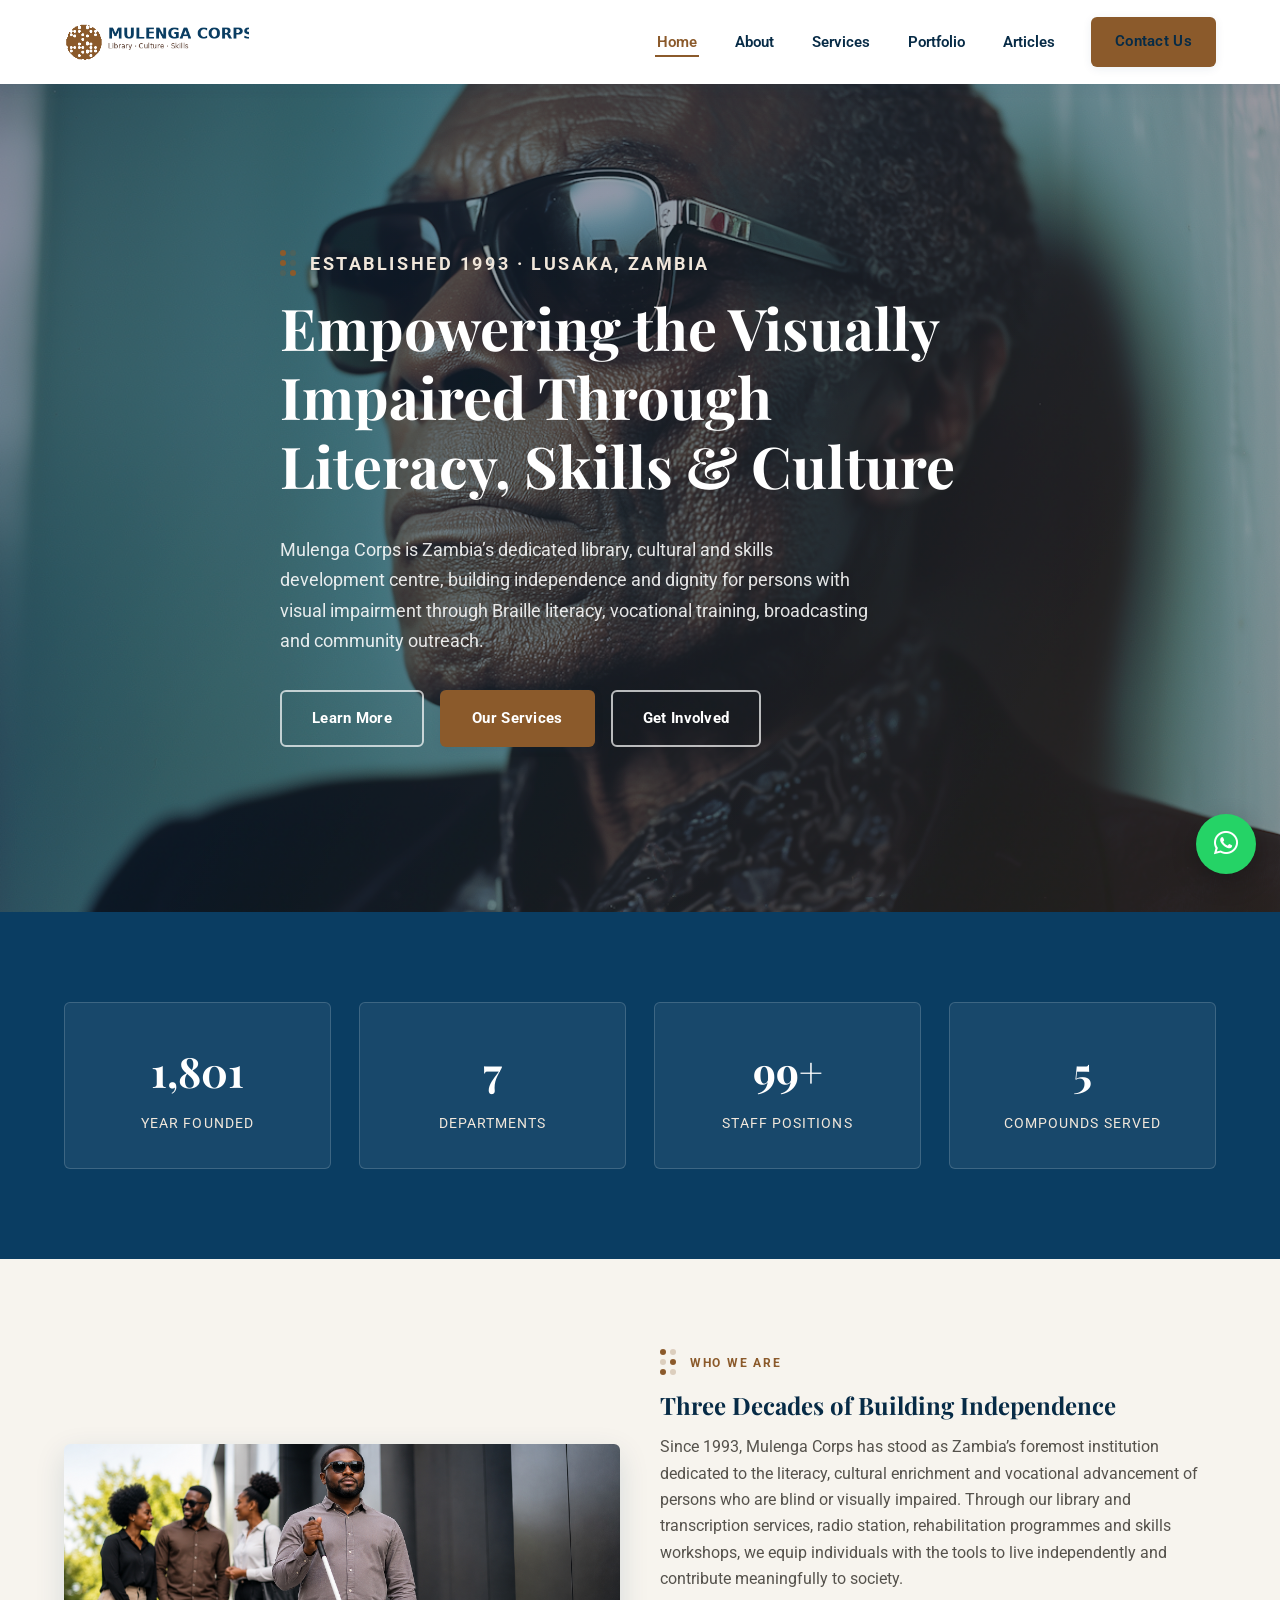
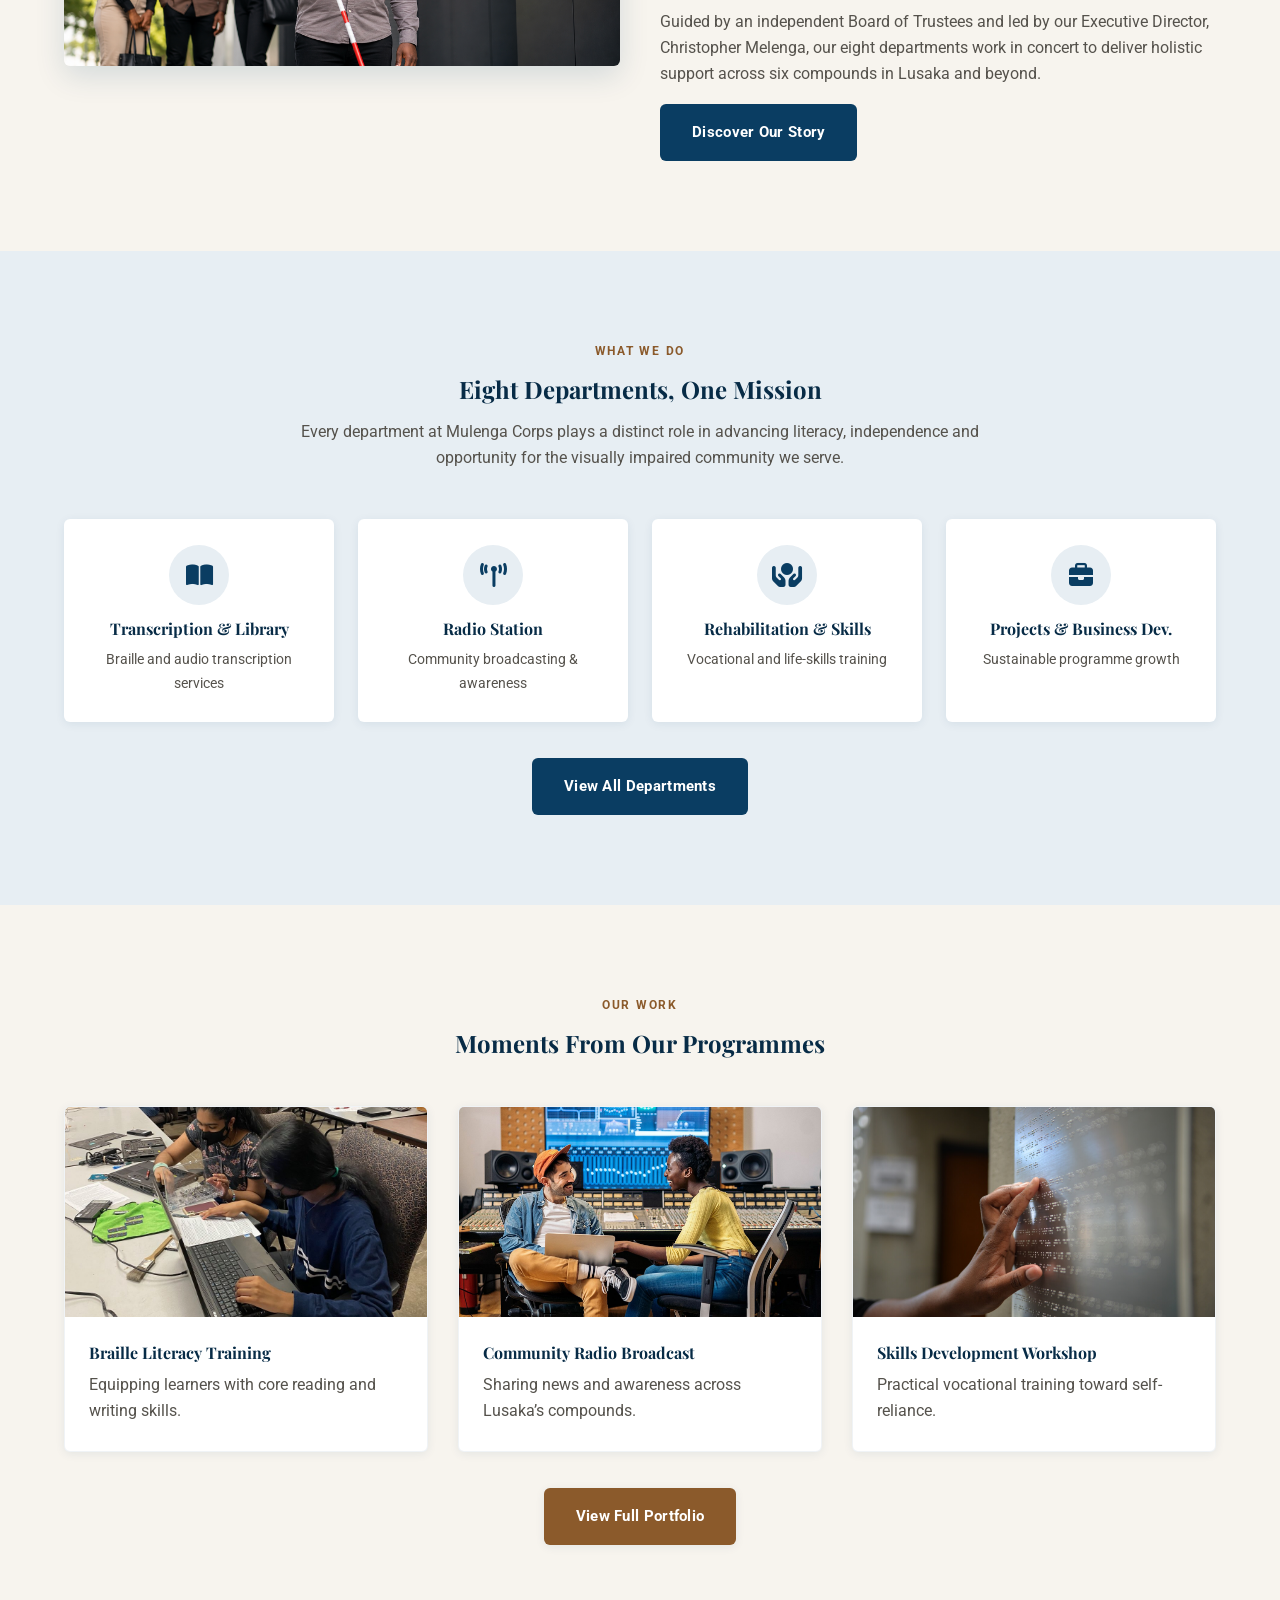
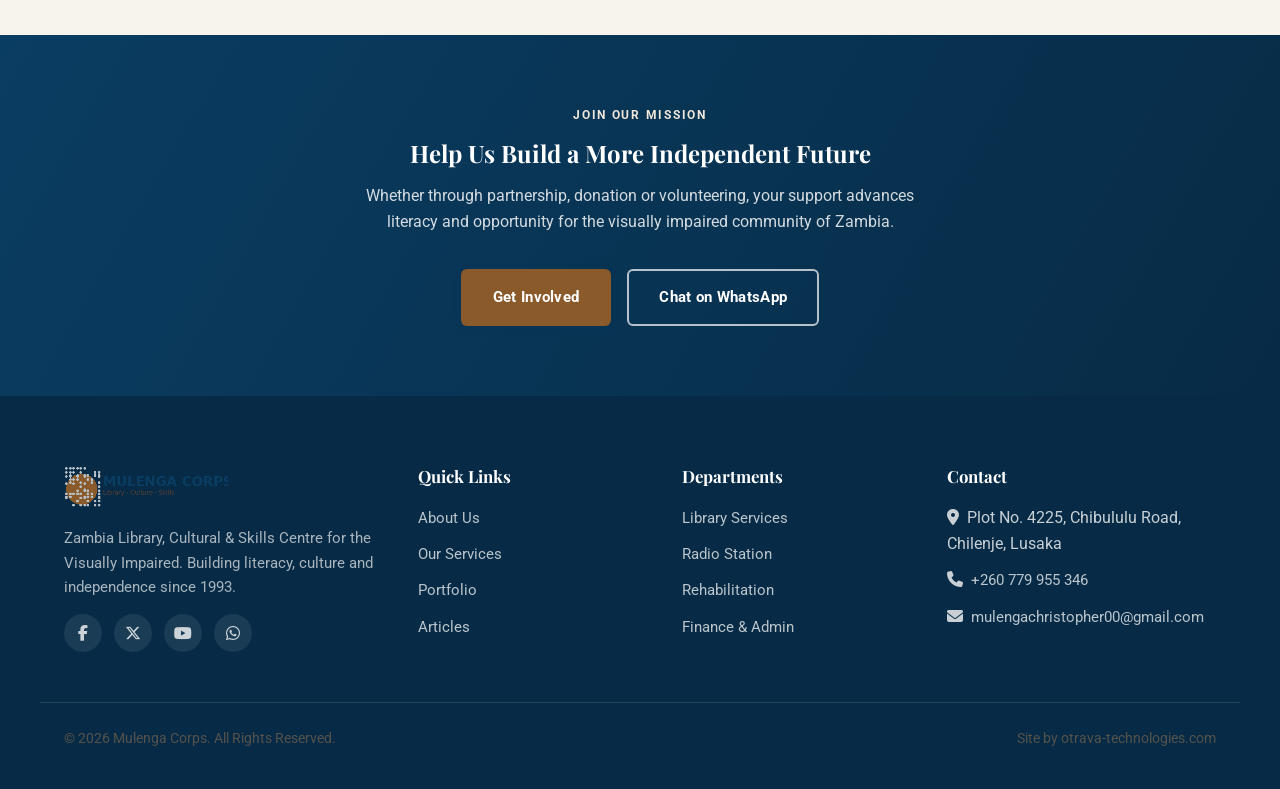
==== index.html @ 1f2bfe36 "Initial commit for new website" ====
<!DOCTYPE html>
<html lang="en">
<head>
<meta charset="UTF-8">
<meta name="viewport" content="width=device-width, initial-scale=1.0">
<title>Mulenga Corps | Zambia Library, Cultural &amp; Skills Centre for the Visually Impaired</title>
<meta name="description" content="Mulenga Corps empowers visually impaired Zambians through literacy, Braille transcription, skills training, culture and independence since 1993.">
<link rel="icon" type="image/png" href="images/favicon.png">
<link rel="preconnect" href="https://fonts.googleapis.com">
<link href="https://fonts.googleapis.com/css2?family=Playfair+Display:wght@600;700;800&family=Roboto:wght@300;400;500;700&display=swap" rel="stylesheet">
<link rel="stylesheet" href="https://cdnjs.cloudflare.com/ajax/libs/font-awesome/6.5.1/css/all.min.css" integrity="sha512-DTOQO9RWCH3ppGqcWaEA1BIZOC6xxalwEsw9c2QQeAIftl+Vegovlnee1c9QX4TctnWMn13TZye+giMm8e2LwA==" crossorigin="anonymous" referrerpolicy="no-referrer">
<link rel="stylesheet" href="assets/css/style.css">
</head>
<body>
<a class="skip-link" href="#main">Skip to main content</a>

<!-- ===== HEADER ===== -->
<header class="site-header">
  <div class="container">
    <a href="index.html" class="brand" aria-label="Mulenga Corps home">
      <img src="images/logo.png" alt="Mulenga Corps logo">
    </a>
    <nav class="main-nav" aria-label="Primary">
      <ul>
        <li><a href="index.html">Home</a></li>
        <li><a href="about.html">About</a></li>
        <li><a href="services.html">Services</a></li>
        <li><a href="portfolio.html">Portfolio</a></li>
        <li><a href="articles.html">Articles</a></li>
        <li><a href="contact.html" class="btn btn-primary" style="padding:10px 22px;">Contact Us</a></li>
      </ul>
    </nav>
    <button class="hamburger" aria-label="Toggle navigation menu" aria-expanded="false">
      <span></span><span></span><span></span>
    </button>
  </div>
</header>

<main id="main">

  <!-- ===== HERO ===== -->
  <section class="hero">
    <img src="images/a.png" alt="A staff member of Mulenga Corps assisting a visually impaired client" class="hero-bg">
    <div class="container">
      <div class="hero-content">
        <p class="section-eyebrow pl-item"><span class="braille-mark"><span class="on"></span><span></span><span class="on"></span><span></span><span></span><span class="on"></span></span> Established 1993 &middot; Lusaka, Zambia</p>
        <h1 class="pl-item">Empowering the Visually Impaired Through Literacy, Skills &amp; Culture</h1>
        <p class="pl-item">Mulenga Corps is Zambia&rsquo;s dedicated library, cultural and skills development centre, building independence and dignity for persons with visual impairment through Braille literacy, vocational training, broadcasting and community outreach.</p>
        <div class="hero-actions pl-item">
          <a href="about.html" class="btn btn-outline">Learn More</a>
          <a href="services.html" class="btn btn-primary">Our Services</a>
          <a href="contact.html#involved" class="btn btn-outline">Get Involved</a>
        </div>
      </div>
    </div>
  </section>

  <!-- ===== STATS ===== -->
  <section class="bg-blue">
    <div class="container">
      <div class="stats-grid">
        <div class="stat-card reveal reveal-1">
          <div class="stat-num"><span data-counter="1993">0</span></div>
          <div class="stat-label">Year Founded</div>
        </div>
        <div class="stat-card reveal reveal-2">
          <div class="stat-num"><span data-counter="8">0</span></div>
          <div class="stat-label">Departments</div>
        </div>
        <div class="stat-card reveal reveal-3">
          <div class="stat-num"><span data-counter="110">0</span>+</div>
          <div class="stat-label">Staff Positions</div>
        </div>
        <div class="stat-card reveal reveal-4">
          <div class="stat-num"><span data-counter="6">0</span></div>
          <div class="stat-label">Compounds Served</div>
        </div>
      </div>
    </div>
  </section>

  <!-- ===== WHO WE ARE PREVIEW ===== -->
  <section class="bg-off">
    <div class="container grid-2">
      <div class="reveal">
        <a href="about.html"><img src="images/about.png" alt="Mulenga Corps staff and clients at the centre" style="border-radius:6px; box-shadow:var(--shadow-md);" loading="lazy"></a>
      </div>
      <div class="reveal reveal-2">
        <p class="section-eyebrow"><span class="braille-mark"><span class="on"></span><span></span><span></span><span class="on"></span><span class="on"></span><span></span></span> Who We Are</p>
        <h2>Three Decades of Building Independence</h2>
        <p>Since 1993, Mulenga Corps has stood as Zambia&rsquo;s foremost institution dedicated to the literacy, cultural enrichment and vocational advancement of persons who are blind or visually impaired. Through our library and transcription services, radio station, rehabilitation programmes and skills workshops, we equip individuals with the tools to live independently and contribute meaningfully to society.</p>
        <p>Guided by an independent Board of Trustees and led by our Executive Director, Christopher Melenga, our eight departments work in concert to deliver holistic support across six compounds in Lusaka and beyond.</p>
        <a href="about.html" class="btn btn-dark">Discover Our Story</a>
      </div>
    </div>
  </section>

  <!-- ===== DEPARTMENT PREVIEW ===== -->
  <section class="bg-tint">
    <div class="container">
      <div class="section-head center reveal">
        <p class="section-eyebrow" style="justify-content:center;">What We Do</p>
        <h2>Eight Departments, One Mission</h2>
        <p>Every department at Mulenga Corps plays a distinct role in advancing literacy, independence and opportunity for the visually impaired community we serve.</p>
      </div>
      <div class="dept-preview-grid">
        <a href="services.html#library" class="dept-mini reveal reveal-1">
          <div class="dept-icon"><i class="fa-solid fa-book-open" aria-hidden="true"></i></div>
          <h4>Transcription &amp; Library</h4>
          <p style="margin:0; font-size:.9rem;">Braille and audio transcription services</p>
        </a>
        <a href="services.html#radio" class="dept-mini reveal reveal-2">
          <div class="dept-icon"><i class="fa-solid fa-tower-broadcast" aria-hidden="true"></i></div>
          <h4>Radio Station</h4>
          <p style="margin:0; font-size:.9rem;">Community broadcasting &amp; awareness</p>
        </a>
        <a href="services.html#rehabilitation" class="dept-mini reveal reveal-3">
          <div class="dept-icon"><i class="fa-solid fa-hands-holding-circle" aria-hidden="true"></i></div>
          <h4>Rehabilitation &amp; Skills</h4>
          <p style="margin:0; font-size:.9rem;">Vocational and life-skills training</p>
        </a>
        <a href="services.html#projects" class="dept-mini reveal reveal-4">
          <div class="dept-icon"><i class="fa-solid fa-briefcase" aria-hidden="true"></i></div>
          <h4>Projects &amp; Business Dev.</h4>
          <p style="margin:0; font-size:.9rem;">Sustainable programme growth</p>
        </a>
      </div>
      <div style="text-align:center; margin-top:36px;">
        <a href="services.html" class="btn btn-dark">View All Departments</a>
      </div>
    </div>
  </section>

  <!-- ===== PORTFOLIO PREVIEW ===== -->
  <section class="bg-off">
    <div class="container">
      <div class="section-head center reveal">
        <p class="section-eyebrow" style="justify-content:center;">Our Work</p>
        <h2>Moments From Our Programmes</h2>
      </div>
      <div class="grid-3">
        <a href="portfolio.html" class="card reveal reveal-1">
          <img src="images/portfolio1.jpg" alt="Braille literacy training session" loading="lazy">
          <div class="card-body"><h4>Braille Literacy Training</h4><p style="margin:0;">Equipping learners with core reading and writing skills.</p></div>
        </a>
        <a href="portfolio.html" class="card reveal reveal-2">
          <img src="images/portfolio2.jpg" alt="Community radio broadcast in progress" loading="lazy">
          <div class="card-body"><h4>Community Radio Broadcast</h4><p style="margin:0;">Sharing news and awareness across Lusaka&rsquo;s compounds.</p></div>
        </a>
        <a href="portfolio.html" class="card reveal reveal-3">
          <img src="images/portfolio3.jpg" alt="Skills development workshop" loading="lazy">
          <div class="card-body"><h4>Skills Development Workshop</h4><p style="margin:0;">Practical vocational training toward self-reliance.</p></div>
        </a>
      </div>
      <div style="text-align:center; margin-top:36px;">
        <a href="portfolio.html" class="btn btn-primary">View Full Portfolio</a>
      </div>
    </div>
  </section>

  <!-- ===== CTA BAND ===== -->
  <section class="cta-band">
    <div class="container reveal">
      <p class="section-eyebrow" style="justify-content:center; color:var(--brown-tint);">Join Our Mission</p>
      <h2>Help Us Build a More Independent Future</h2>
      <p>Whether through partnership, donation or volunteering, your support advances literacy and opportunity for the visually impaired community of Zambia.</p>
      <div class="hero-actions" style="justify-content:center;">
        <a href="contact.html" class="btn btn-primary">Get Involved</a>
        <a href="https://wa.me/260779955346" class="btn btn-outline" target="_blank" rel="noopener">Chat on WhatsApp</a>
      </div>
    </div>
  </section>

</main>

<!-- ===== FOOTER ===== -->
<footer class="site-footer">
  <div class="container footer-grid">
    <div>
      <img src="images/logo.png" alt="Mulenga Corps logo">
      <p>Zambia Library, Cultural &amp; Skills Centre for the Visually Impaired. Building literacy, culture and independence since 1993.</p>
      <div class="social-row">
        <a href="#" aria-label="Facebook"><i class="fa-brands fa-facebook-f"></i></a>
        <a href="#" aria-label="Twitter / X"><i class="fa-brands fa-x-twitter"></i></a>
        <a href="#" aria-label="YouTube"><i class="fa-brands fa-youtube"></i></a>
        <a href="https://wa.me/260779955346" aria-label="WhatsApp" target="_blank" rel="noopener"><i class="fa-brands fa-whatsapp"></i></a>
      </div>
    </div>
    <div>
      <h4>Quick Links</h4>
      <ul class="footer-links">
        <li><a href="about.html">About Us</a></li>
        <li><a href="services.html">Our Services</a></li>
        <li><a href="portfolio.html">Portfolio</a></li>
        <li><a href="articles.html">Articles</a></li>
      </ul>
    </div>
    <div>
      <h4>Departments</h4>
      <ul class="footer-links">
        <li><a href="services.html#library">Library Services</a></li>
        <li><a href="services.html#radio">Radio Station</a></li>
        <li><a href="services.html#rehabilitation">Rehabilitation</a></li>
        <li><a href="services.html#finance">Finance &amp; Admin</a></li>
      </ul>
    </div>
    <div>
      <h4>Contact</h4>
      <ul class="footer-links">
        <li><i class="fa-solid fa-location-dot" aria-hidden="true"></i>&nbsp; Plot No. 4225, Chibululu Road, Chilenje, Lusaka</li>
        <li><i class="fa-solid fa-phone" aria-hidden="true"></i>&nbsp; <a href="tel:+260779955346">+260 779 955 346</a></li>
        <li><i class="fa-solid fa-envelope" aria-hidden="true"></i>&nbsp; <a href="mailto:mulengachristopher00@gmail.com">mulengachristopher00@gmail.com</a></li>
      </ul>
    </div>
  </div>
  <div class="container footer-bottom">
    <p>&copy; 2026 Mulenga Corps. All Rights Reserved.</p>
    <p>Site by otrava-technologies.com</p>
  </div>
</footer>

<a href="https://wa.me/260779955346" class="whatsapp-float" target="_blank" rel="noopener" aria-label="Chat with us on WhatsApp">
  <i class="fa-brands fa-whatsapp" aria-hidden="true"></i>
</a>
<button id="back-to-top" class="back-to-top" aria-label="Back to top"><i class="fa-solid fa-arrow-up" aria-hidden="true"></i></button>

<script src="assets/js/main.js"></script>
</body>
</html>
---- assets/css/style.css ----
/* ==========================================================================
   Mulenga Corps — Stylesheet
   Design tokens: deep blue + warm brown, Playfair Display + Roboto
   Signature motif: the braille cell — used as dividers, bullets, hovers
   ========================================================================== */

:root{
  --blue:        #0A3D62;
  --blue-dark:   #072B46;
  --blue-tint:   #E7EEF3;
  --brown:       #8B5A2B;
  --brown-dark:  #5C4033;
  --brown-tint:  #F1E7DB;
  --white:       #FFFFFF;
  --off-white:   #F7F4EE;
  --grey:        #DDD7CC;
  --text:        #211C17;
  --text-soft:   #55524C;

  --font-display: 'Playfair Display', Georgia, serif;
  --font-body: 'Roboto', -apple-system, Segoe UI, sans-serif;

  --radius: 6px;
  --shadow-sm: 0 2px 10px rgba(10,61,98,0.08);
  --shadow-md: 0 10px 30px rgba(10,61,98,0.14);
  --shadow-lg: 0 20px 50px rgba(10,61,98,0.20);

  --container: 1200px;
  --header-h: 84px;
}

*, *::before, *::after{ box-sizing: border-box; }
html{ scroll-behavior: smooth; }

@media (prefers-reduced-motion: reduce){
  html{ scroll-behavior: auto; }
  *, *::before, *::after{ animation-duration: 0.001ms !important; animation-iteration-count: 1 !important; transition-duration: 0.001ms !important; }
}

body{
  margin:0;
  font-family: var(--font-body);
  color: var(--text);
  background: var(--off-white);
  line-height: 1.65;
  -webkit-font-smoothing: antialiased;
}

img{ max-width:100%; display:block; }
a{ color: inherit; text-decoration: none; }
ul{ list-style:none; margin:0; padding:0; }
h1,h2,h3,h4{ font-family: var(--font-display); font-weight:700; color: var(--blue-dark); line-height:1.2; margin: 0 0 .6em; }
p{ margin: 0 0 1em; color: var(--text-soft); }

.container{ max-width: var(--container); margin: 0 auto; padding: 0 24px; }

:focus-visible{
  outline: 3px solid var(--brown);
  outline-offset: 3px;
}

.skip-link{
  position:absolute; left:-999px; top:auto;
  background:var(--blue); color:#fff; padding: 12px 20px; z-index:2000; border-radius:0 0 6px 0;
}
.skip-link:focus{ left:0; top:0; }

/* ---------- Braille motif ---------- */
.braille-dot{ display:inline-block; width:6px; height:6px; border-radius:50%; }
.braille-mark{
  display:inline-grid;
  grid-template-columns: repeat(2, 8px);
  grid-template-rows: repeat(3, 8px);
  gap:2px;
  vertical-align:middle;
}
.braille-mark span{ width:6px; height:6px; border-radius:50%; background: var(--brown); opacity:.25; }
.braille-mark span.on{ opacity:1; }

.section-eyebrow{
  display:flex; align-items:center; gap:12px;
  text-transform:uppercase; letter-spacing:.14em; font-size:.78rem;
  color: var(--brown); font-weight:700; margin-bottom:14px;
}
.divider-braille{
  display:flex; gap:6px; margin: 22px 0;
}
.divider-braille span{
  width:7px; height:7px; border-radius:50%; background: var(--brown);
}
.divider-braille span:nth-child(3n){ background: var(--blue); }
.divider-braille span:nth-child(4n){ opacity:.35; }

/* ---------- Buttons ---------- */
.btn{
  display:inline-flex; align-items:center; justify-content:center; gap:8px;
  padding: 14px 30px;
  border-radius: var(--radius);
  font-weight:700; font-size:.95rem; letter-spacing:.02em;
  border: 2px solid transparent;
  cursor:pointer; transition: transform .25s ease, box-shadow .25s ease, background .25s ease, color .25s ease;
  font-family: var(--font-body);
}
.btn-primary{ background: var(--brown); color:#fff; box-shadow: var(--shadow-sm); }
.btn-primary:hover{ background: var(--brown-dark); transform: translateY(-3px); box-shadow: var(--shadow-md); }
.btn-outline{ background:transparent; border-color: rgba(255,255,255,.7); color:#fff; }
.btn-outline:hover{ background:#fff; color: var(--blue-dark); transform: translateY(-3px); }
.btn-dark{ background: var(--blue); color:#fff; }
.btn-dark:hover{ background: var(--blue-dark); transform: translateY(-3px); box-shadow: var(--shadow-md); }

/* ---------- Header ---------- */
.site-header{
  position: fixed; top:0; left:0; right:0; z-index:1000;
  height: var(--header-h);
  background: rgba(255,255,255,.96);
  backdrop-filter: blur(6px);
  box-shadow: 0 2px 14px rgba(10,61,98,.08);
  transition: box-shadow .3s ease;
}
.site-header .container{
  height:100%; display:flex; align-items:center; justify-content:space-between;
}
.brand{ display:flex; align-items:center; gap:10px; }
.brand img{ height:52px; width:auto; }

.main-nav ul{ display:flex; gap:34px; align-items:center; }
.main-nav a{
  font-weight:600; font-size:.95rem; color: var(--blue-dark);
  position:relative; padding: 6px 2px;
}
.main-nav a::after{
  content:""; position:absolute; left:0; bottom:0; height:2px; width:0;
  background: var(--brown); transition: width .3s ease;
}
.main-nav a:hover::after, .main-nav a.active::after{ width:100%; }
.main-nav a.active{ color: var(--brown); }

.hamburger{
  display:none; flex-direction:column; gap:5px; width:30px; height:24px; background:none; border:none; cursor:pointer; padding:0;
}
.hamburger span{ height:3px; width:100%; background: var(--blue); border-radius:2px; transition: transform .3s ease, opacity .3s ease; }
.hamburger.open span:nth-child(1){ transform: translateY(8px) rotate(45deg); }
.hamburger.open span:nth-child(2){ opacity:0; }
.hamburger.open span:nth-child(3){ transform: translateY(-8px) rotate(-45deg); }

/* ---------- Hero ---------- */
.hero{
  position:relative;
  min-height: 92vh;
  display:flex; align-items:center;
  margin-top: var(--header-h);
  overflow:hidden;
  background: var(--blue-dark);
}
.hero-bg{
  position:absolute; inset:0; width:100%; height:100%; object-fit:cover; opacity:.55;
}
.hero::before{
  content:""; position:absolute; inset:0;
  background: linear-gradient(120deg, rgba(7,43,70,.92) 20%, rgba(139,90,43,.55) 100%);
}
.hero-content{ position:relative; z-index:2; color:#fff; max-width:720px; }
.hero-content .section-eyebrow{ color: var(--brown-tint); }
.hero-content h1{ color:#fff; font-size: clamp(2.3rem, 5vw, 3.6rem); }
.hero-content p{ color: rgba(255,255,255,.88); font-size:1.15rem; max-width:600px; }
.hero-actions{ display:flex; gap:16px; margin-top:34px; flex-wrap:wrap; }

.page-hero{
  min-height: 46vh; display:flex; align-items:center; margin-top: var(--header-h);
  position:relative; background: var(--blue-dark); color:#fff; overflow:hidden;
}
.page-hero::before{
  content:""; position:absolute; inset:0;
  background: radial-gradient(circle at 15% 20%, rgba(139,90,43,.4), transparent 55%), var(--blue-dark);
}
.page-hero .container{ position:relative; z-index:2; }
.page-hero h1{ color:#fff; font-size: clamp(2rem, 4.5vw, 3rem); }
.page-hero p{ color: rgba(255,255,255,.85); max-width:600px; }
.breadcrumb{ font-size:.85rem; color: var(--brown-tint); letter-spacing:.06em; text-transform:uppercase; margin-bottom:14px; }
.breadcrumb a{ color: var(--brown-tint); border-bottom:1px solid rgba(255,255,255,.3); }

/* ---------- Reveal animation ---------- */
.reveal{ opacity:0; transform: translateY(28px); transition: opacity .8s ease, transform .8s ease; }
.reveal.in{ opacity:1; transform: translateY(0); }
.reveal-1{ transition-delay:.1s; }
.reveal-2{ transition-delay:.22s; }
.reveal-3{ transition-delay:.34s; }
.reveal-4{ transition-delay:.46s; }

/* page load fade */
body.page-loading{ opacity:0; }
body.page-loaded{
  opacity:1; transition: opacity .5s ease;
}
.pl-item{ opacity:0; transform: translateY(16px); animation: pageLoad .7s ease forwards; }
@keyframes pageLoad{ to{ opacity:1; transform:translateY(0);} }

/* ---------- Sections ---------- */
section{ padding: 90px 0; }
.section-tight{ padding: 60px 0; }
.bg-off{ background: var(--off-white); }
.bg-blue{ background: var(--blue); color:#fff; }
.bg-blue h2, .bg-blue h3{ color:#fff; }
.bg-blue p{ color: rgba(255,255,255,.82); }
.bg-tint{ background: var(--blue-tint); }
.bg-brown-tint{ background: var(--brown-tint); }

.section-head{ max-width:680px; margin-bottom:48px; }
.section-head.center{ margin-left:auto; margin-right:auto; text-align:center; }

/* ---------- Stats ---------- */
.stats-grid{
  display:grid; grid-template-columns: repeat(4,1fr); gap:28px;
}
.stat-card{
  text-align:center; padding:34px 18px; background: rgba(255,255,255,.06);
  border: 1px solid rgba(255,255,255,.16); border-radius: var(--radius);
}
.stat-num{ font-family: var(--font-display); font-size:2.6rem; font-weight:700; color:#fff; }
.stat-label{ font-size:.85rem; text-transform:uppercase; letter-spacing:.08em; color: var(--brown-tint); margin-top:6px; }

/* ---------- Cards / grids ---------- */
.grid-3{ display:grid; grid-template-columns: repeat(3,1fr); gap:30px; }
.grid-2{ display:grid; grid-template-columns: repeat(2,1fr); gap:40px; align-items:center; }
.grid-4{ display:grid; grid-template-columns: repeat(4,1fr); gap:26px; }

.card{
  background:#fff; border-radius: var(--radius); box-shadow: var(--shadow-sm);
  overflow:hidden; transition: transform .35s ease, box-shadow .35s ease;
  border: 1px solid rgba(10,61,98,.06);
}
.card:hover{ transform: translateY(-8px); box-shadow: var(--shadow-md); }
.card-body{ padding: 26px 24px; }
.card img{ width:100%; height:210px; object-fit:cover; }

.dept-card{
  background:#fff; border-radius: var(--radius); padding: 32px 26px;
  box-shadow: var(--shadow-sm); border-top: 4px solid var(--brown);
  transition: transform .3s ease, box-shadow .3s ease;
}
.dept-card:hover{ transform: translateY(-6px); box-shadow: var(--shadow-md); }
.dept-icon{
  width:60px; height:60px; border-radius:50%; display:flex; align-items:center; justify-content:center;
  background: var(--blue-tint); color: var(--blue); font-size:1.5rem; margin-bottom:18px;
}
.dept-card:nth-child(2n) .dept-icon{ background: var(--brown-tint); color: var(--brown); }

/* ---------- Home preview links ---------- */
.dept-preview-grid{ display:grid; grid-template-columns: repeat(4,1fr); gap:24px; }
.dept-mini{
  display:block; background:#fff; border-radius:var(--radius); padding:26px 20px; text-align:center;
  box-shadow: var(--shadow-sm); transition: transform .3s ease, box-shadow .3s ease, background .3s ease;
}
.dept-mini:hover{ transform: translateY(-6px); box-shadow: var(--shadow-md); background: var(--blue); }
.dept-mini:hover .dept-icon{ background: rgba(255,255,255,.15); color:#fff; }
.dept-mini:hover h4, .dept-mini:hover p{ color:#fff; }
.dept-mini .dept-icon{ margin: 0 auto 14px; }

/* ---------- Portfolio ---------- */
.portfolio-grid{ display:grid; grid-template-columns: repeat(3,1fr); gap:26px; }
.portfolio-item{
  position:relative; border-radius: var(--radius); overflow:hidden; cursor:pointer;
  box-shadow: var(--shadow-sm);
}
.portfolio-item img{ width:100%; height:280px; object-fit:cover; transition: transform .5s ease; }
.portfolio-item:hover img{ transform: scale(1.08); }
.portfolio-overlay{
  position:absolute; inset:0; background: linear-gradient(0deg, rgba(7,43,70,.92), transparent 60%);
  display:flex; flex-direction:column; justify-content:flex-end; padding:22px;
  opacity:0; transition: opacity .35s ease;
}
.portfolio-item:hover .portfolio-overlay{ opacity:1; }
.portfolio-overlay h4{ color:#fff; margin-bottom:4px; }
.portfolio-overlay span{ color: var(--brown-tint); font-size:.85rem; }

/* Lightbox */
.lightbox{
  position:fixed; inset:0; background:rgba(7,10,15,.92); z-index:3000;
  display:flex; align-items:center; justify-content:center; opacity:0; visibility:hidden;
  transition: opacity .35s ease; padding: 30px;
}
.lightbox.open{ opacity:1; visibility:visible; }
.lightbox img{ max-width:88vw; max-height:80vh; border-radius:6px; box-shadow: 0 20px 60px rgba(0,0,0,.5); }
.lightbox-caption{ color:#fff; text-align:center; margin-top:16px; font-family: var(--font-display); }
.lightbox-close{
  position:absolute; top:26px; right:34px; background:none; border:none; color:#fff; font-size:2rem; cursor:pointer;
}
.lightbox-nav{
  position:absolute; top:50%; transform:translateY(-50%); background: rgba(255,255,255,.12); border:none; color:#fff;
  width:52px; height:52px; border-radius:50%; font-size:1.6rem; cursor:pointer; transition: background .25s ease;
}
.lightbox-nav:hover{ background: var(--brown); }
.lightbox-prev{ left:26px; } .lightbox-next{ right:26px; }

/* ---------- Articles ---------- */
.article-card .card-body span.date{
  font-size:.78rem; text-transform:uppercase; letter-spacing:.08em; color: var(--brown); font-weight:700;
}
.read-more{ display:inline-flex; align-items:center; gap:6px; color: var(--blue); font-weight:700; margin-top:10px; }
.read-more:hover{ color: var(--brown); }

/* ---------- Contact ---------- */
.contact-grid{ display:grid; grid-template-columns: 1.1fr 1fr; gap:50px; align-items:start; }
.info-item{ display:flex; gap:16px; margin-bottom:26px; }
.info-icon{
  width:46px; height:46px; border-radius:50%; background: var(--blue-tint); color: var(--blue);
  display:flex; align-items:center; justify-content:center; flex-shrink:0;
}
.form-group{ margin-bottom:20px; }
.form-group label{ display:block; font-weight:700; margin-bottom:8px; font-size:.9rem; color: var(--blue-dark); }
.form-group input, .form-group textarea{
  width:100%; padding:14px 16px; border:1px solid var(--grey); border-radius: var(--radius);
  font-family: var(--font-body); font-size:1rem; background:#fff; transition: border-color .25s ease, box-shadow .25s ease;
}
.form-group input:focus, .form-group textarea:focus{
  outline:none; border-color: var(--brown); box-shadow: 0 0 0 4px rgba(139,90,43,.15);
}
.form-group.error input, .form-group.error textarea{ border-color:#b3261e; }
.field-error{ color:#b3261e; font-size:.82rem; margin-top:6px; display:none; }
.form-group.error .field-error{ display:block; }
.form-msg{
  padding:16px 18px; border-radius: var(--radius); margin-top:18px; display:none; font-weight:600;
}
.form-msg.show{ display:block; }
.form-msg.success{ background:#e6f4ea; color:#1e7a34; border:1px solid #b7e3c3; }
.form-msg.error{ background:#fbe9e7; color:#b3261e; border:1px solid #f3c2bd; }
.map-wrap{ margin-top:26px; border-radius: var(--radius); overflow:hidden; box-shadow: var(--shadow-sm); }
.map-placeholder{
  height:280px; background: var(--blue-tint) url('data:image/svg+xml;utf8,<svg xmlns="http://www.w3.org/2000/svg" width="100" height="100"><circle cx="50" cy="50" r="2" fill="%230A3D62" opacity="0.15"/></svg>');
  display:flex; align-items:center; justify-content:center; flex-direction:column; gap:8px; color: var(--blue-dark); text-align:center; padding:20px;
}

/* ---------- Footer ---------- */
.site-footer{ background: var(--blue-dark); color: rgba(255,255,255,.78); padding: 70px 0 26px; }
.footer-grid{ display:grid; grid-template-columns: 1.4fr 1fr 1fr 1.2fr; gap:40px; }
.footer-grid h4{ color:#fff; font-size:1.05rem; margin-bottom:18px; }
.footer-grid img{ height:46px; margin-bottom:14px; }
.footer-grid p{ color: rgba(255,255,255,.65); font-size:.92rem; }
.footer-links li{ margin-bottom:10px; }
.footer-links a{ color: rgba(255,255,255,.72); transition: color .25s ease, padding-left .25s ease; font-size:.94rem; }
.footer-links a:hover{ color: var(--brown-tint); padding-left:4px; }
.footer-bottom{
  border-top:1px solid rgba(255,255,255,.12); margin-top:50px; padding-top:24px;
  display:flex; justify-content:space-between; align-items:center; flex-wrap:wrap; gap:12px;
  font-size:.85rem; color: rgba(255,255,255,.55);
}
.social-row{ display:flex; gap:12px; }
.social-row a{
  width:38px; height:38px; border-radius:50%; background: rgba(255,255,255,.08); display:flex; align-items:center;
  justify-content:center; transition: background .25s ease, transform .25s ease;
}
.social-row a:hover{ background: var(--brown); transform: translateY(-3px); }

/* ---------- Floating buttons ---------- */
.whatsapp-float{
  position:fixed; right:24px; bottom:26px; z-index:1500;
  width:60px; height:60px; border-radius:50%; background:#25D366; color:#fff;
  display:flex; align-items:center; justify-content:center; box-shadow: 0 8px 24px rgba(0,0,0,.25);
  font-size:1.7rem; transition: transform .3s ease, box-shadow .3s ease;
  animation: floatPulse 2.6s ease-in-out infinite;
}
.whatsapp-float:hover{ transform: scale(1.1); box-shadow: 0 12px 30px rgba(0,0,0,.32); }
@keyframes floatPulse{ 0%,100%{ box-shadow:0 8px 24px rgba(37,211,102,.35);} 50%{ box-shadow:0 8px 30px rgba(37,211,102,.6);} }

.back-to-top{
  position:fixed; right:24px; bottom:96px; z-index:1400;
  width:46px; height:46px; border-radius:50%; background: var(--blue); color:#fff; border:none;
  display:flex; align-items:center; justify-content:center; cursor:pointer; font-size:1.1rem;
  opacity:0; visibility:hidden; transform: translateY(10px);
  transition: opacity .3s ease, transform .3s ease, visibility .3s ease, background .3s ease;
  box-shadow: var(--shadow-sm);
}
.back-to-top.show{ opacity:1; visibility:visible; transform: translateY(0); }
.back-to-top:hover{ background: var(--brown); }

/* ---------- Misc components ---------- */
.leader-card{ display:flex; gap:26px; align-items:center; background:#fff; padding:28px; border-radius:var(--radius); box-shadow: var(--shadow-sm); }
.leader-card img{ width:110px; height:110px; border-radius:50%; object-fit:cover; }
.milestones{ display:grid; grid-template-columns: repeat(4,1fr); gap:22px; margin-top:20px; }
.milestone{ text-align:center; padding:24px; border:1px dashed var(--grey); border-radius: var(--radius); }
.milestone strong{ display:block; font-family: var(--font-display); font-size:1.8rem; color: var(--blue); }

.cta-band{
  background: linear-gradient(120deg, var(--blue), var(--blue-dark)); color:#fff; text-align:center; padding: 70px 0;
  position:relative; overflow:hidden;
}
.cta-band h2{ color:#fff; }
.cta-band p{ color: rgba(255,255,255,.82); max-width:560px; margin-left:auto; margin-right:auto; }

.involve-card{ background:#fff; border-radius:var(--radius); overflow:hidden; box-shadow: var(--shadow-sm); }
.involve-card img{ height:220px; object-fit:cover; }

/* lazy fade-in for images */
img[loading="lazy"]{ opacity:0; transition: opacity .6s ease; }
img.loaded{ opacity:1; }

/* ---------- Responsive ---------- */
@media (max-width: 1024px){
  .grid-4{ grid-template-columns: repeat(2,1fr); }
  .dept-preview-grid{ grid-template-columns: repeat(2,1fr); }
  .stats-grid{ grid-template-columns: repeat(2,1fr); }
  .footer-grid{ grid-template-columns: 1fr 1fr; }
}
@media (max-width: 900px){
  .grid-3{ grid-template-columns: 1fr 1fr; }
  .portfolio-grid{ grid-template-columns: 1fr 1fr; }
  .grid-2{ grid-template-columns:1fr; }
  .contact-grid{ grid-template-columns:1fr; }
  .milestones{ grid-template-columns: repeat(2,1fr); }
}
@media (max-width: 760px){
  .main-nav{
    position:fixed; top: var(--header-h); left:0; right:0; bottom:0;
    background:#fff; transform: translateX(100%); transition: transform .35s ease;
    padding: 30px 24px; overflow-y:auto;
  }
  .main-nav.open{ transform: translateX(0); }
  .main-nav ul{ flex-direction:column; gap:0; }
  .main-nav li{ border-bottom:1px solid var(--grey); }
  .main-nav a{ display:block; padding:16px 4px; }
  .hamburger{ display:flex; }
  .grid-3, .grid-4, .dept-preview-grid, .portfolio-grid{ grid-template-columns: 1fr; }
  .stats-grid{ grid-template-columns: 1fr 1fr; }
  .milestones{ grid-template-columns: 1fr 1fr; }
  .footer-grid{ grid-template-columns: 1fr; }
  .leader-card{ flex-direction:column; text-align:center; }
  section{ padding:64px 0; }
  .whatsapp-float{ width:54px; height:54px; right:16px; bottom:18px; font-size:1.5rem; }
  .back-to-top{ right:16px; bottom:82px; }
}
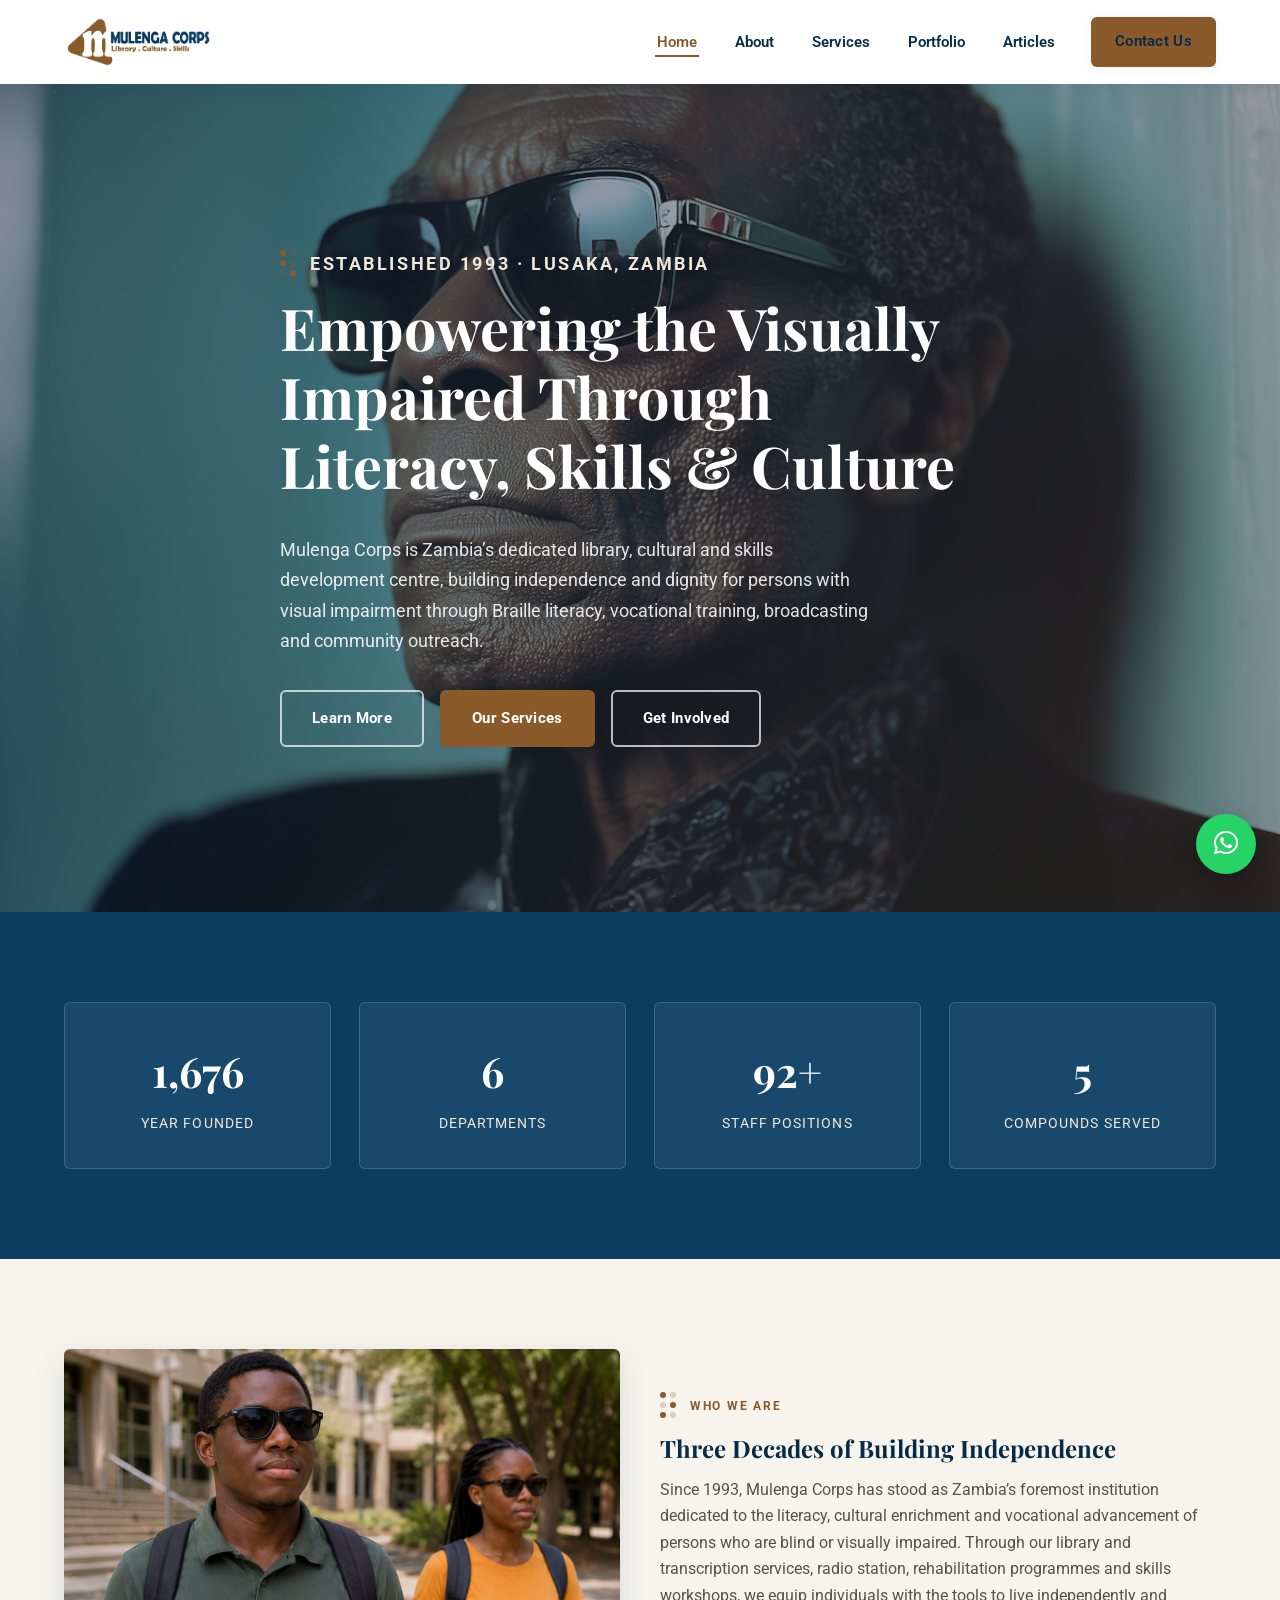
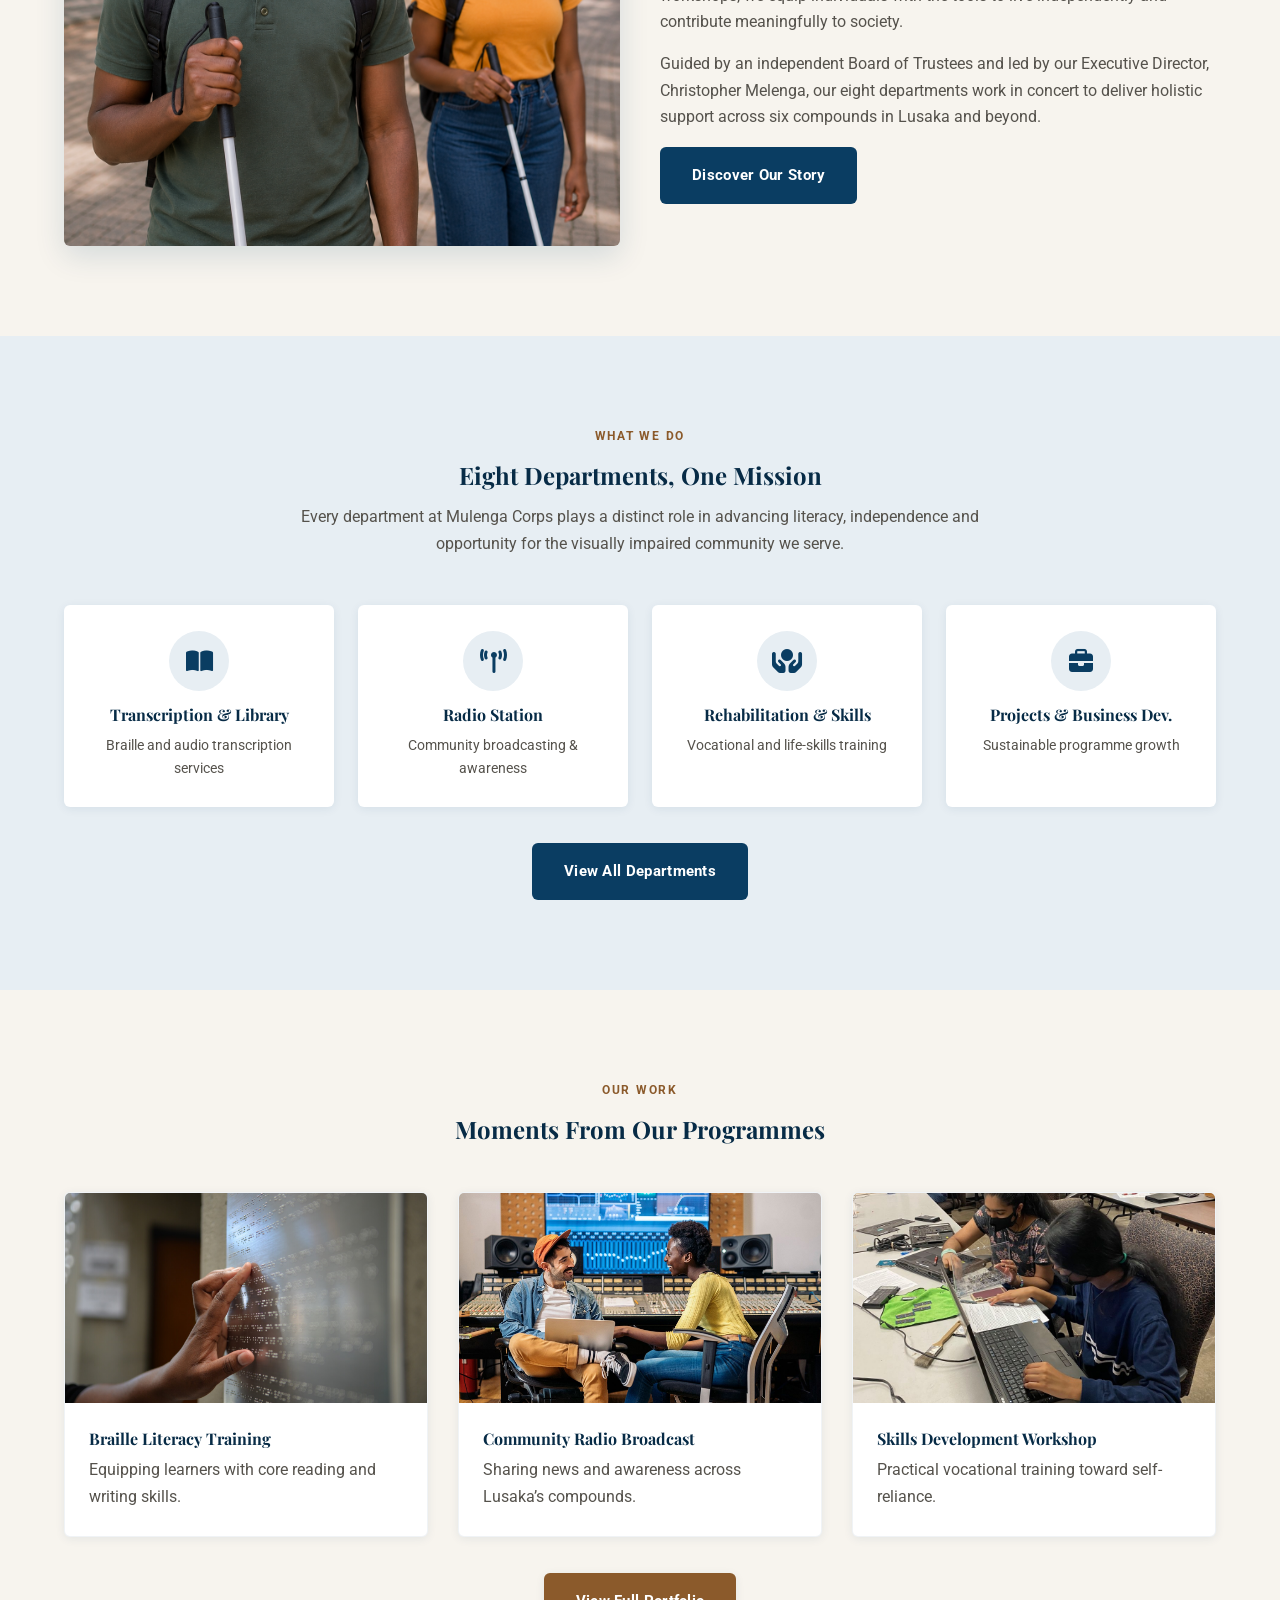
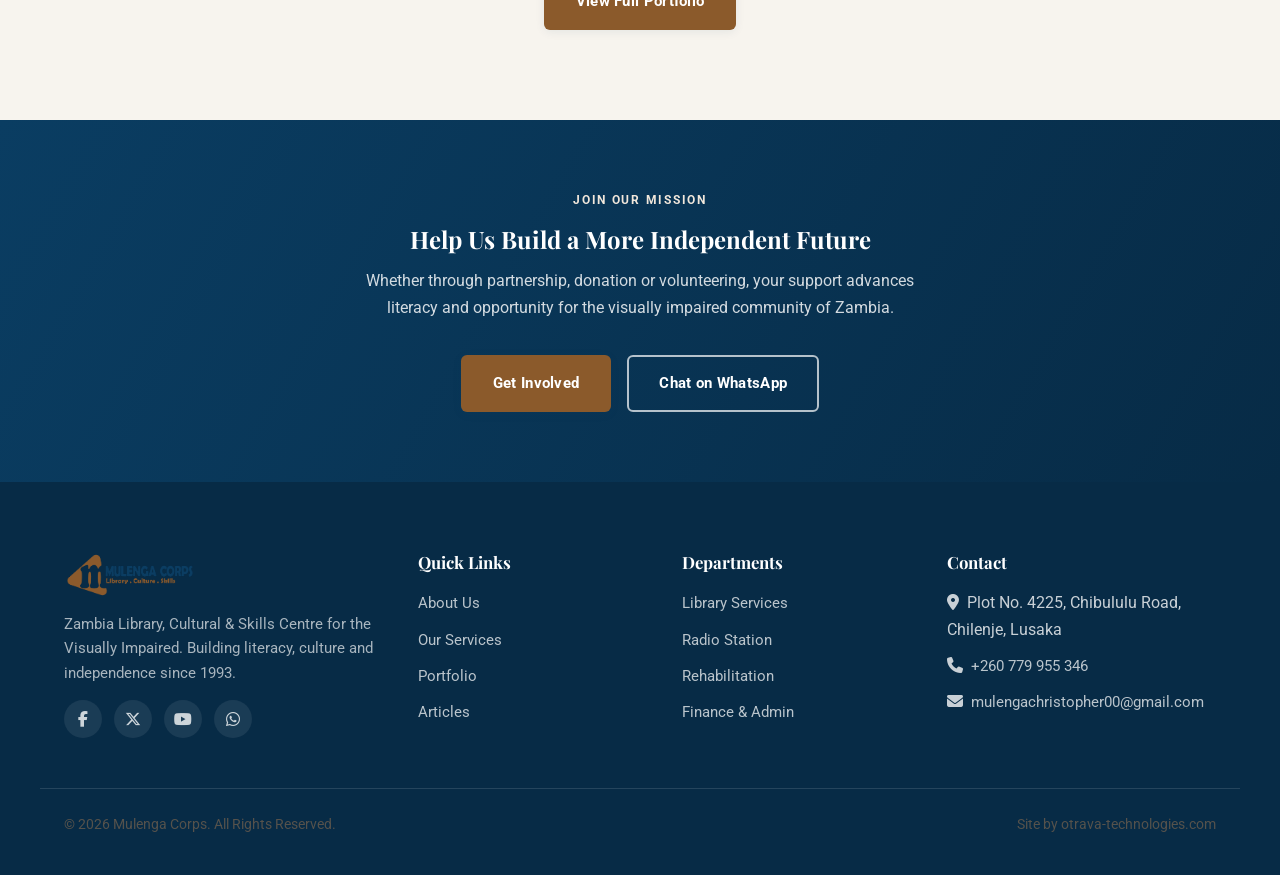
==== commit a6ee6341: "Update website" ====
--- a/index.html
+++ b/index.html
@@ -5,7 +5,7 @@
 <meta name="viewport" content="width=device-width, initial-scale=1.0">
 <title>Mulenga Corps | Zambia Library, Cultural &amp; Skills Centre for the Visually Impaired</title>
 <meta name="description" content="Mulenga Corps empowers visually impaired Zambians through literacy, Braille transcription, skills training, culture and independence since 1993.">
-<link rel="icon" type="image/png" href="images/favicon.png">
+<link rel="icon" type="image/png" href="images/icon.png">
 <link rel="preconnect" href="https://fonts.googleapis.com">
 <link href="https://fonts.googleapis.com/css2?family=Playfair+Display:wght@600;700;800&family=Roboto:wght@300;400;500;700&display=swap" rel="stylesheet">
 <link rel="stylesheet" href="https://cdnjs.cloudflare.com/ajax/libs/font-awesome/6.5.1/css/all.min.css" integrity="sha512-DTOQO9RWCH3ppGqcWaEA1BIZOC6xxalwEsw9c2QQeAIftl+Vegovlnee1c9QX4TctnWMn13TZye+giMm8e2LwA==" crossorigin="anonymous" referrerpolicy="no-referrer">
@@ -40,7 +40,7 @@
 
   <!-- ===== HERO ===== -->
   <section class="hero">
-    <img src="images/a.png" alt="A staff member of Mulenga Corps assisting a visually impaired client" class="hero-bg">
+    <img src="images/hero.png" alt="A staff member of Mulenga Corps assisting a visually impaired client" class="hero-bg">
     <div class="container">
       <div class="hero-content">
         <p class="section-eyebrow pl-item"><span class="braille-mark"><span class="on"></span><span></span><span class="on"></span><span></span><span></span><span class="on"></span></span> Established 1993 &middot; Lusaka, Zambia</p>
--- a/assets/css/style.css
+++ b/assets/css/style.css
@@ -119,6 +119,7 @@
 }
 .site-header .container{
   height:100%; display:flex; align-items:center; justify-content:space-between;
+  position:relative;
 }
 .brand{ display:flex; align-items:center; gap:10px; }
 .brand img{ height:52px; width:auto; }
@@ -410,15 +411,22 @@
 }
 @media (max-width: 760px){
   .main-nav{
-    position:fixed; top: var(--header-h); left:0; right:0; bottom:0;
-    background:#fff; transform: translateX(100%); transition: transform .35s ease;
-    padding: 30px 24px; overflow-y:auto;
+    position:fixed; top: var(--header-h); left:0; right:0; z-index:999;
+    background:rgba(255,255,255,.82); backdrop-filter: blur(8px); -webkit-backdrop-filter: blur(8px); max-height:0; overflow:hidden;
+    transition: max-height .35s ease, box-shadow .35s ease;
+    box-shadow: none; border-top:2px solid var(--grey);
   }
-  .main-nav.open{ transform: translateX(0); }
-  .main-nav ul{ flex-direction:column; gap:0; }
+  .main-nav.open{ max-height:520px; box-shadow: 0 8px 20px rgba(10,61,98,.14); }
+  .main-nav ul{ flex-direction:column; gap:0; padding:8px 0 16px; }
   .main-nav li{ border-bottom:1px solid var(--grey); }
-  .main-nav a{ display:block; padding:16px 4px; }
-  .hamburger{ display:flex; }
+  .main-nav li:last-child{ border-bottom:none; }
+  .main-nav a{ display:flex; align-items:center; padding:15px 24px; font-size:1rem; transition: background .2s ease, color .2s ease; }
+  .main-nav a::after{ display:none; }
+  .main-nav a:hover{ background: rgba(231,238,243,.7); color: var(--brown); }
+  .main-nav a.active{ background: rgba(241,231,219,.7); color: var(--brown); border-left:4px solid var(--brown); padding-left:20px; }
+  .main-nav .btn-primary{ margin:12px 24px 6px; display:block; width:calc(100% - 48px); padding:14px 30px; text-align:center; border-radius: var(--radius); }
+  .main-nav .btn-primary:hover{ background: var(--brown-dark); }
+  .hamburger{ display:flex; z-index:1001; }
   .grid-3, .grid-4, .dept-preview-grid, .portfolio-grid{ grid-template-columns: 1fr; }
   .stats-grid{ grid-template-columns: 1fr 1fr; }
   .milestones{ grid-template-columns: 1fr 1fr; }
@@ -427,4 +435,4 @@
   section{ padding:64px 0; }
   .whatsapp-float{ width:54px; height:54px; right:16px; bottom:18px; font-size:1.5rem; }
   .back-to-top{ right:16px; bottom:82px; }
-}
+}
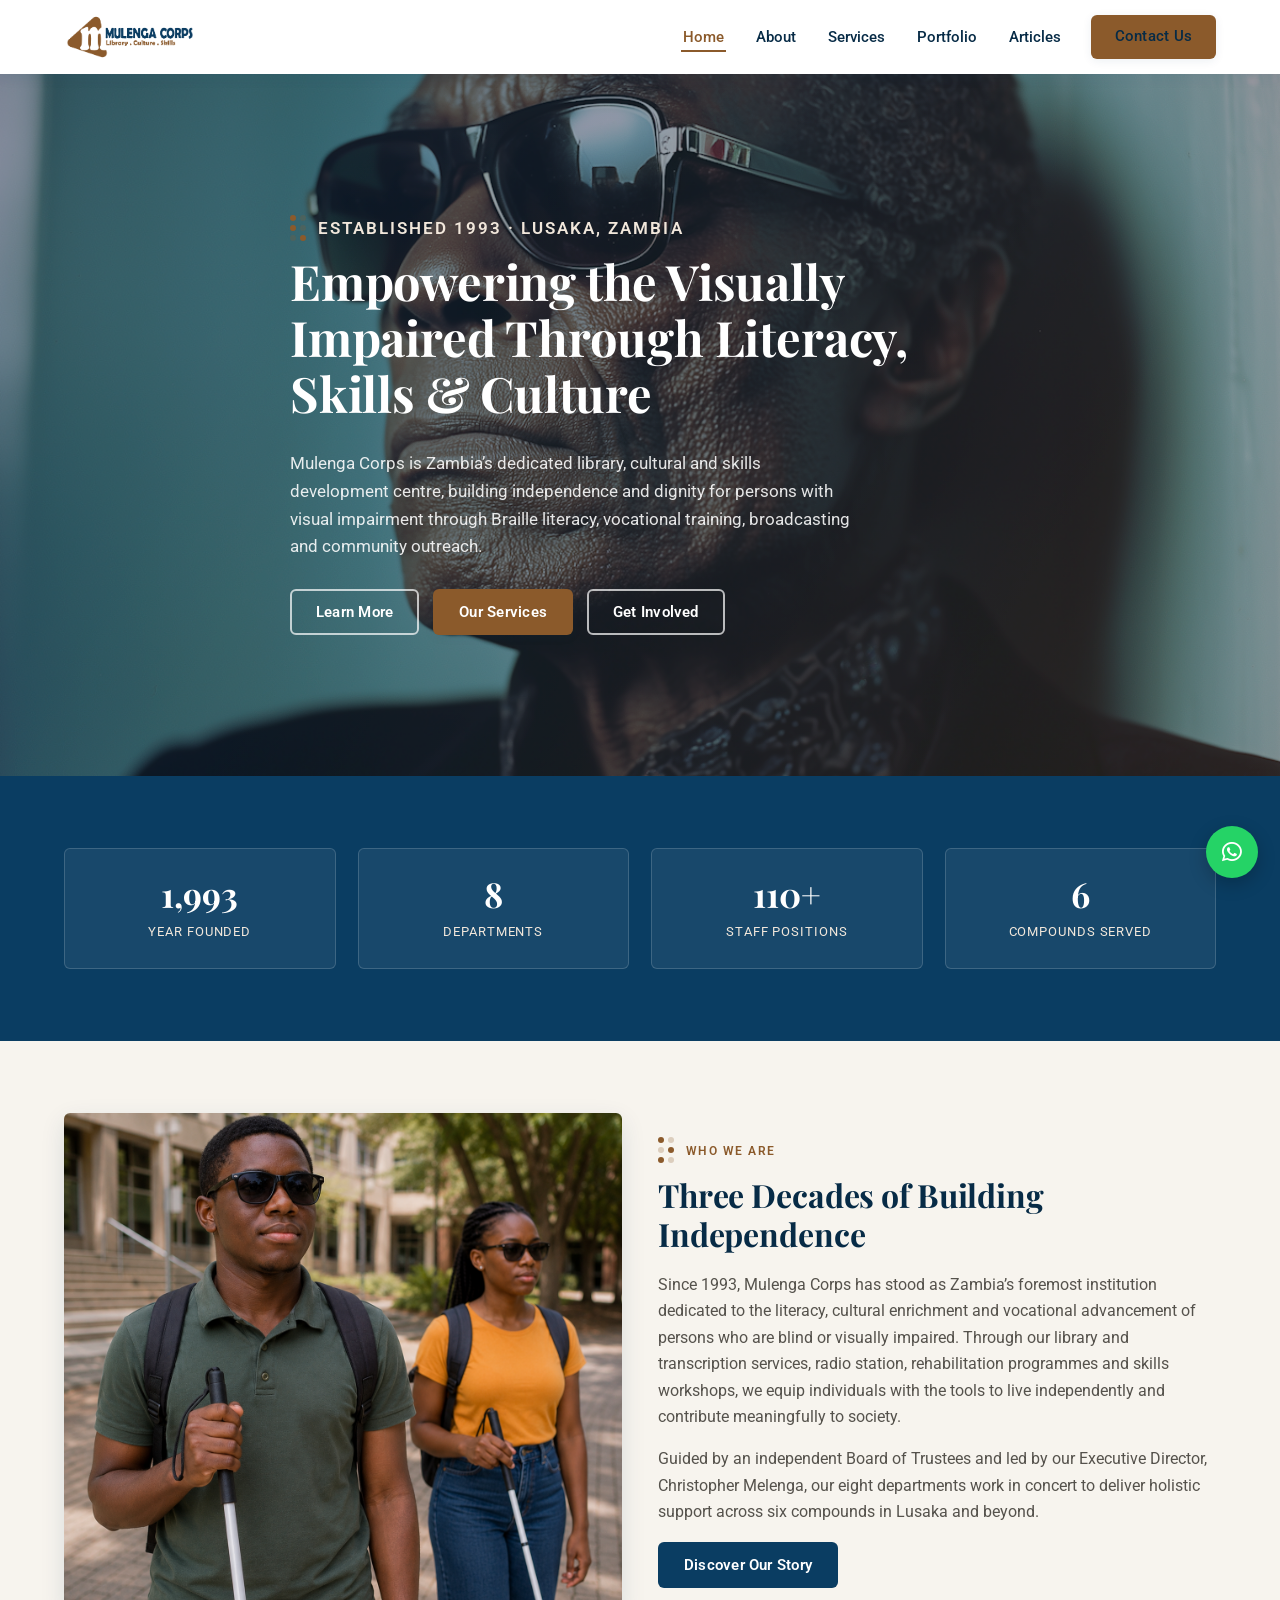
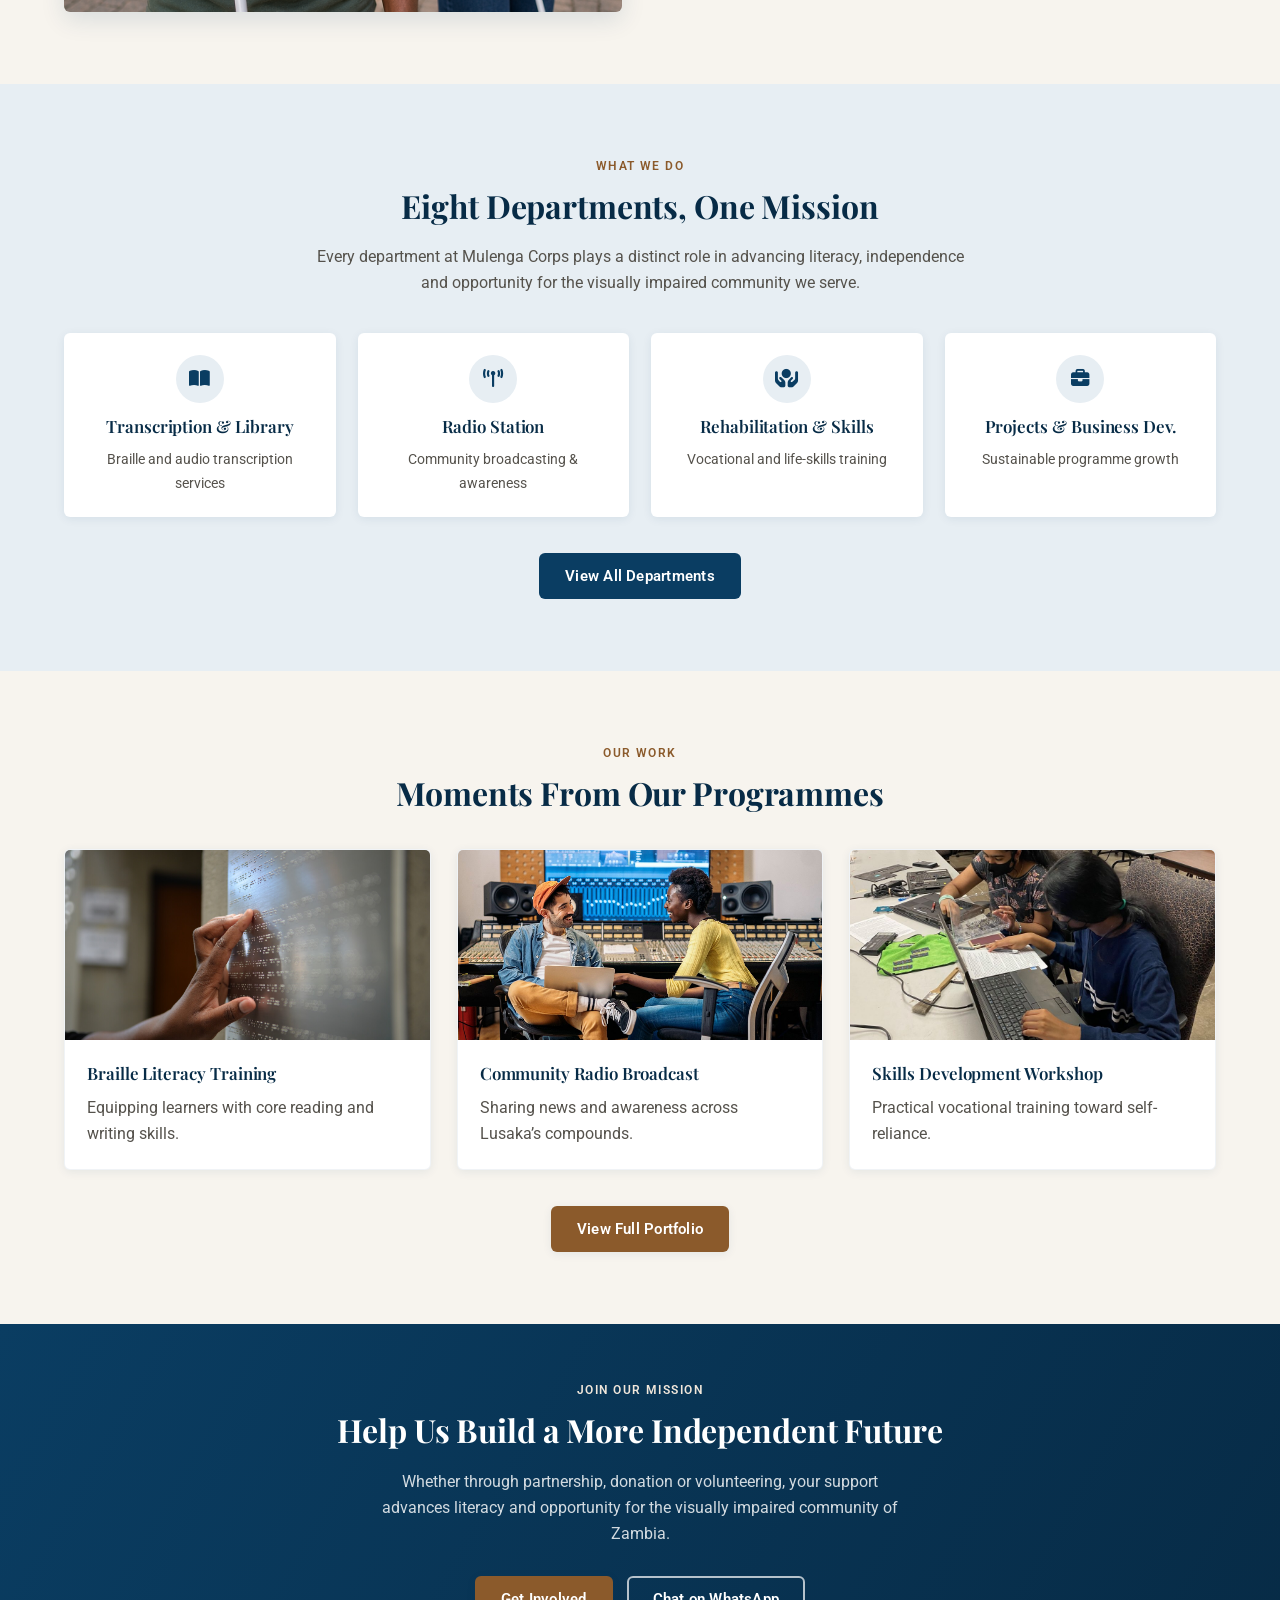
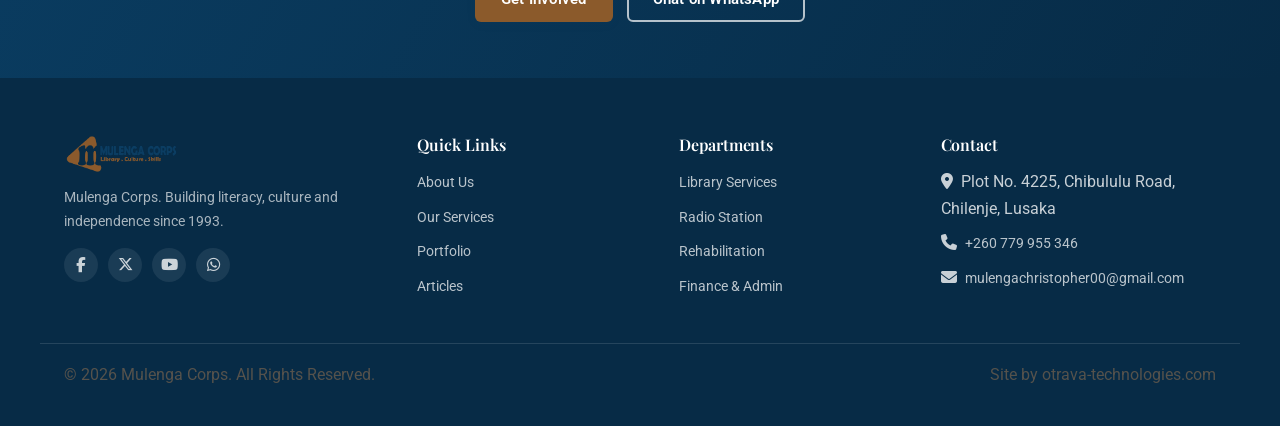
==== commit f7213405: "few updates to  repo" ====
--- a/index.html
+++ b/index.html
@@ -3,7 +3,7 @@
 <head>
 <meta charset="UTF-8">
 <meta name="viewport" content="width=device-width, initial-scale=1.0">
-<title>Mulenga Corps | Zambia Library, Cultural &amp; Skills Centre for the Visually Impaired</title>
+<title>Mulenga Corps | Mulenga Corps</title>
 <meta name="description" content="Mulenga Corps empowers visually impaired Zambians through literacy, Braille transcription, skills training, culture and independence since 1993.">
 <link rel="icon" type="image/png" href="images/icon.png">
 <link rel="preconnect" href="https://fonts.googleapis.com">
@@ -178,7 +178,7 @@
   <div class="container footer-grid">
     <div>
       <img src="images/logo.png" alt="Mulenga Corps logo">
-      <p>Zambia Library, Cultural &amp; Skills Centre for the Visually Impaired. Building literacy, culture and independence since 1993.</p>
+      <p>Mulenga Corps. Building literacy, culture and independence since 1993.</p>
       <div class="social-row">
         <a href="#" aria-label="Facebook"><i class="fa-brands fa-facebook-f"></i></a>
         <a href="#" aria-label="Twitter / X"><i class="fa-brands fa-x-twitter"></i></a>
--- a/assets/css/style.css
+++ b/assets/css/style.css
@@ -2,6 +2,7 @@
    Mulenga Corps — Stylesheet
    Design tokens: deep blue + warm brown, Playfair Display + Roboto
    Signature motif: the braille cell — used as dividers, bullets, hovers
+   Refined: lighter typographic scale, restrained icons/buttons, tighter spacing
    ========================================================================== */
 
 :root{
@@ -22,11 +23,24 @@
 
   --radius: 6px;
   --shadow-sm: 0 2px 10px rgba(10,61,98,0.08);
-  --shadow-md: 0 10px 30px rgba(10,61,98,0.14);
-  --shadow-lg: 0 20px 50px rgba(10,61,98,0.20);
+  --shadow-md: 0 8px 24px rgba(10,61,98,0.12);
+  --shadow-lg: 0 16px 40px rgba(10,61,98,0.18);
 
   --container: 1200px;
-  --header-h: 84px;
+  --header-h: 74px;
+
+  /* spacing scale */
+  --space-section: 72px;
+  --space-section-tight: 48px;
+
+  /* type scale */
+  --fs-h1: clamp(1.9rem, 3.6vw, 2.55rem);
+  --fs-h2: clamp(1.55rem, 2.7vw, 2rem);
+  --fs-h3: clamp(1.12rem, 1.5vw, 1.32rem);
+  --fs-h4: 1.06rem;
+  --fs-body: 1rem;
+  --fs-small: .85rem;
+  --fs-eyebrow: .76rem;
 }
 
 *, *::before, *::after{ box-sizing: border-box; }
@@ -49,14 +63,25 @@
 img{ max-width:100%; display:block; }
 a{ color: inherit; text-decoration: none; }
 ul{ list-style:none; margin:0; padding:0; }
-h1,h2,h3,h4{ font-family: var(--font-display); font-weight:700; color: var(--blue-dark); line-height:1.2; margin: 0 0 .6em; }
-p{ margin: 0 0 1em; color: var(--text-soft); }
+
+h1,h2,h3,h4{
+  font-family: var(--font-display);
+  font-weight:700; color: var(--blue-dark);
+  line-height:1.22; margin: 0 0 .6em;
+  letter-spacing:-0.004em;
+}
+h1{ font-size: var(--fs-h1); }
+h2{ font-size: var(--fs-h2); }
+h3{ font-size: var(--fs-h3); font-weight:600; line-height:1.3; }
+h4{ font-size: var(--fs-h4); font-weight:600; line-height:1.35; }
+
+p{ margin: 0 0 1em; color: var(--text-soft); font-size: var(--fs-body); }
 
 .container{ max-width: var(--container); margin: 0 auto; padding: 0 24px; }
 
 :focus-visible{
   outline: 3px solid var(--brown);
-  outline-offset: 3px;
+  outline-offset: 2px;
 }
 
 .skip-link{
@@ -78,12 +103,12 @@
 .braille-mark span.on{ opacity:1; }
 
 .section-eyebrow{
-  display:flex; align-items:center; gap:12px;
-  text-transform:uppercase; letter-spacing:.14em; font-size:.78rem;
-  color: var(--brown); font-weight:700; margin-bottom:14px;
+  display:flex; align-items:center; gap:10px;
+  text-transform:uppercase; letter-spacing:.12em; font-size: var(--fs-eyebrow);
+  color: var(--brown); font-weight:600; margin-bottom:10px;
 }
 .divider-braille{
-  display:flex; gap:6px; margin: 22px 0;
+  display:flex; gap:6px; margin: 18px 0;
 }
 .divider-braille span{
   width:7px; height:7px; border-radius:50%; background: var(--brown);
@@ -94,19 +119,20 @@
 /* ---------- Buttons ---------- */
 .btn{
   display:inline-flex; align-items:center; justify-content:center; gap:8px;
-  padding: 14px 30px;
+  padding: 12px 24px;
+  min-height: 44px;
   border-radius: var(--radius);
-  font-weight:700; font-size:.95rem; letter-spacing:.02em;
+  font-weight:600; font-size:.94rem; line-height:1.2; letter-spacing:.015em;
   border: 2px solid transparent;
-  cursor:pointer; transition: transform .25s ease, box-shadow .25s ease, background .25s ease, color .25s ease;
+  cursor:pointer; transition: transform .22s ease, box-shadow .22s ease, background .22s ease, color .22s ease, border-color .22s ease;
   font-family: var(--font-body);
 }
 .btn-primary{ background: var(--brown); color:#fff; box-shadow: var(--shadow-sm); }
-.btn-primary:hover{ background: var(--brown-dark); transform: translateY(-3px); box-shadow: var(--shadow-md); }
+.btn-primary:hover{ background: var(--brown-dark); transform: translateY(-2px); box-shadow: var(--shadow-md); }
 .btn-outline{ background:transparent; border-color: rgba(255,255,255,.7); color:#fff; }
-.btn-outline:hover{ background:#fff; color: var(--blue-dark); transform: translateY(-3px); }
+.btn-outline:hover{ background:#fff; color: var(--blue-dark); transform: translateY(-2px); }
 .btn-dark{ background: var(--blue); color:#fff; }
-.btn-dark:hover{ background: var(--blue-dark); transform: translateY(-3px); box-shadow: var(--shadow-md); }
+.btn-dark:hover{ background: var(--blue-dark); transform: translateY(-2px); box-shadow: var(--shadow-md); }
 
 /* ---------- Header ---------- */
 .site-header{
@@ -122,11 +148,11 @@
   position:relative;
 }
 .brand{ display:flex; align-items:center; gap:10px; }
-.brand img{ height:52px; width:auto; }
-
-.main-nav ul{ display:flex; gap:34px; align-items:center; }
+.brand img{ height:46px; width:auto; }
+
+.main-nav ul{ display:flex; gap:28px; align-items:center; }
 .main-nav a{
-  font-weight:600; font-size:.95rem; color: var(--blue-dark);
+  font-weight:500; font-size:.93rem; color: var(--blue-dark);
   position:relative; padding: 6px 2px;
 }
 .main-nav a::after{
@@ -137,9 +163,10 @@
 .main-nav a.active{ color: var(--brown); }
 
 .hamburger{
-  display:none; flex-direction:column; gap:5px; width:30px; height:24px; background:none; border:none; cursor:pointer; padding:0;
-}
-.hamburger span{ height:3px; width:100%; background: var(--blue); border-radius:2px; transition: transform .3s ease, opacity .3s ease; }
+  display:none; flex-direction:column; justify-content:space-between;
+  width:26px; height:18px; background:none; border:none; cursor:pointer; padding:0;
+}
+.hamburger span{ height:2px; width:100%; background: var(--blue); border-radius:2px; transition: transform .3s ease, opacity .3s ease; }
 .hamburger.open span:nth-child(1){ transform: translateY(8px) rotate(45deg); }
 .hamburger.open span:nth-child(2){ opacity:0; }
 .hamburger.open span:nth-child(3){ transform: translateY(-8px) rotate(-45deg); }
@@ -147,8 +174,9 @@
 /* ---------- Hero ---------- */
 .hero{
   position:relative;
-  min-height: 92vh;
+  min-height: 78vh;
   display:flex; align-items:center;
+  padding: 48px 0;
   margin-top: var(--header-h);
   overflow:hidden;
   background: var(--blue-dark);
@@ -160,14 +188,15 @@
   content:""; position:absolute; inset:0;
   background: linear-gradient(120deg, rgba(7,43,70,.92) 20%, rgba(139,90,43,.55) 100%);
 }
-.hero-content{ position:relative; z-index:2; color:#fff; max-width:720px; }
+.hero-content{ position:relative; z-index:2; color:#fff; max-width:700px; }
 .hero-content .section-eyebrow{ color: var(--brown-tint); }
-.hero-content h1{ color:#fff; font-size: clamp(2.3rem, 5vw, 3.6rem); }
-.hero-content p{ color: rgba(255,255,255,.88); font-size:1.15rem; max-width:600px; }
-.hero-actions{ display:flex; gap:16px; margin-top:34px; flex-wrap:wrap; }
+.hero-content h1{ color:#fff; font-size: clamp(2rem, 4.2vw, 3.05rem); line-height:1.15; }
+.hero-content p{ color: rgba(255,255,255,.88); font-size:1.05rem; max-width:560px; }
+.hero-actions{ display:flex; gap:14px; margin-top:28px; flex-wrap:wrap; }
 
 .page-hero{
-  min-height: 46vh; display:flex; align-items:center; margin-top: var(--header-h);
+  min-height: 38vh; display:flex; align-items:center; margin-top: var(--header-h);
+  padding: 56px 0;
   position:relative; background: var(--blue-dark); color:#fff; overflow:hidden;
 }
 .page-hero::before{
@@ -175,9 +204,9 @@
   background: radial-gradient(circle at 15% 20%, rgba(139,90,43,.4), transparent 55%), var(--blue-dark);
 }
 .page-hero .container{ position:relative; z-index:2; }
-.page-hero h1{ color:#fff; font-size: clamp(2rem, 4.5vw, 3rem); }
-.page-hero p{ color: rgba(255,255,255,.85); max-width:600px; }
-.breadcrumb{ font-size:.85rem; color: var(--brown-tint); letter-spacing:.06em; text-transform:uppercase; margin-bottom:14px; }
+.page-hero h1{ color:#fff; font-size: clamp(1.7rem, 3.2vw, 2.4rem); }
+.page-hero p{ color: rgba(255,255,255,.85); max-width:560px; }
+.breadcrumb{ font-size:.78rem; color: var(--brown-tint); letter-spacing:.08em; text-transform:uppercase; margin-bottom:10px; }
 .breadcrumb a{ color: var(--brown-tint); border-bottom:1px solid rgba(255,255,255,.3); }
 
 /* ---------- Reveal animation ---------- */
@@ -197,8 +226,8 @@
 @keyframes pageLoad{ to{ opacity:1; transform:translateY(0);} }
 
 /* ---------- Sections ---------- */
-section{ padding: 90px 0; }
-.section-tight{ padding: 60px 0; }
+section{ padding: var(--space-section) 0; }
+.section-tight{ padding: var(--space-section-tight) 0; }
 .bg-off{ background: var(--off-white); }
 .bg-blue{ background: var(--blue); color:#fff; }
 .bg-blue h2, .bg-blue h3{ color:#fff; }
@@ -206,73 +235,73 @@
 .bg-tint{ background: var(--blue-tint); }
 .bg-brown-tint{ background: var(--brown-tint); }
 
-.section-head{ max-width:680px; margin-bottom:48px; }
+.section-head{ max-width:660px; margin-bottom:36px; }
 .section-head.center{ margin-left:auto; margin-right:auto; text-align:center; }
 
 /* ---------- Stats ---------- */
 .stats-grid{
-  display:grid; grid-template-columns: repeat(4,1fr); gap:28px;
+  display:grid; grid-template-columns: repeat(4,1fr); gap:22px;
 }
 .stat-card{
-  text-align:center; padding:34px 18px; background: rgba(255,255,255,.06);
+  text-align:center; padding:26px 16px; background: rgba(255,255,255,.06);
   border: 1px solid rgba(255,255,255,.16); border-radius: var(--radius);
 }
-.stat-num{ font-family: var(--font-display); font-size:2.6rem; font-weight:700; color:#fff; }
-.stat-label{ font-size:.85rem; text-transform:uppercase; letter-spacing:.08em; color: var(--brown-tint); margin-top:6px; }
+.stat-num{ font-family: var(--font-display); font-size:2.15rem; font-weight:700; color:#fff; line-height:1.15; }
+.stat-label{ font-size:.8rem; text-transform:uppercase; letter-spacing:.07em; color: var(--brown-tint); margin-top:6px; }
 
 /* ---------- Cards / grids ---------- */
-.grid-3{ display:grid; grid-template-columns: repeat(3,1fr); gap:30px; }
-.grid-2{ display:grid; grid-template-columns: repeat(2,1fr); gap:40px; align-items:center; }
-.grid-4{ display:grid; grid-template-columns: repeat(4,1fr); gap:26px; }
+.grid-3{ display:grid; grid-template-columns: repeat(3,1fr); gap:26px; }
+.grid-2{ display:grid; grid-template-columns: repeat(2,1fr); gap:36px; align-items:center; }
+.grid-4{ display:grid; grid-template-columns: repeat(4,1fr); gap:22px; }
 
 .card{
   background:#fff; border-radius: var(--radius); box-shadow: var(--shadow-sm);
-  overflow:hidden; transition: transform .35s ease, box-shadow .35s ease;
+  overflow:hidden; transition: transform .3s ease, box-shadow .3s ease;
   border: 1px solid rgba(10,61,98,.06);
 }
-.card:hover{ transform: translateY(-8px); box-shadow: var(--shadow-md); }
-.card-body{ padding: 26px 24px; }
-.card img{ width:100%; height:210px; object-fit:cover; }
+.card:hover{ transform: translateY(-5px); box-shadow: var(--shadow-md); }
+.card-body{ padding: 22px 22px; }
+.card img{ width:100%; height:190px; object-fit:cover; }
 
 .dept-card{
-  background:#fff; border-radius: var(--radius); padding: 32px 26px;
-  box-shadow: var(--shadow-sm); border-top: 4px solid var(--brown);
+  background:#fff; border-radius: var(--radius); padding: 26px 22px;
+  box-shadow: var(--shadow-sm); border-top: 3px solid var(--brown);
   transition: transform .3s ease, box-shadow .3s ease;
 }
-.dept-card:hover{ transform: translateY(-6px); box-shadow: var(--shadow-md); }
+.dept-card:hover{ transform: translateY(-4px); box-shadow: var(--shadow-md); }
 .dept-icon{
-  width:60px; height:60px; border-radius:50%; display:flex; align-items:center; justify-content:center;
-  background: var(--blue-tint); color: var(--blue); font-size:1.5rem; margin-bottom:18px;
+  width:48px; height:48px; border-radius:50%; display:flex; align-items:center; justify-content:center;
+  background: var(--blue-tint); color: var(--blue); font-size:1.15rem; margin-bottom:14px;
 }
 .dept-card:nth-child(2n) .dept-icon{ background: var(--brown-tint); color: var(--brown); }
 
 /* ---------- Home preview links ---------- */
-.dept-preview-grid{ display:grid; grid-template-columns: repeat(4,1fr); gap:24px; }
+.dept-preview-grid{ display:grid; grid-template-columns: repeat(4,1fr); gap:22px; }
 .dept-mini{
-  display:block; background:#fff; border-radius:var(--radius); padding:26px 20px; text-align:center;
+  display:block; background:#fff; border-radius:var(--radius); padding:22px 18px; text-align:center;
   box-shadow: var(--shadow-sm); transition: transform .3s ease, box-shadow .3s ease, background .3s ease;
 }
-.dept-mini:hover{ transform: translateY(-6px); box-shadow: var(--shadow-md); background: var(--blue); }
+.dept-mini:hover{ transform: translateY(-4px); box-shadow: var(--shadow-md); background: var(--blue); }
 .dept-mini:hover .dept-icon{ background: rgba(255,255,255,.15); color:#fff; }
 .dept-mini:hover h4, .dept-mini:hover p{ color:#fff; }
-.dept-mini .dept-icon{ margin: 0 auto 14px; }
+.dept-mini .dept-icon{ margin: 0 auto 12px; }
 
 /* ---------- Portfolio ---------- */
-.portfolio-grid{ display:grid; grid-template-columns: repeat(3,1fr); gap:26px; }
+.portfolio-grid{ display:grid; grid-template-columns: repeat(3,1fr); gap:22px; }
 .portfolio-item{
   position:relative; border-radius: var(--radius); overflow:hidden; cursor:pointer;
   box-shadow: var(--shadow-sm);
 }
-.portfolio-item img{ width:100%; height:280px; object-fit:cover; transition: transform .5s ease; }
-.portfolio-item:hover img{ transform: scale(1.08); }
+.portfolio-item img{ width:100%; height:240px; object-fit:cover; transition: transform .5s ease; }
+.portfolio-item:hover img{ transform: scale(1.06); }
 .portfolio-overlay{
   position:absolute; inset:0; background: linear-gradient(0deg, rgba(7,43,70,.92), transparent 60%);
-  display:flex; flex-direction:column; justify-content:flex-end; padding:22px;
-  opacity:0; transition: opacity .35s ease;
+  display:flex; flex-direction:column; justify-content:flex-end; padding:18px;
+  opacity:0; transition: opacity .3s ease;
 }
 .portfolio-item:hover .portfolio-overlay{ opacity:1; }
 .portfolio-overlay h4{ color:#fff; margin-bottom:4px; }
-.portfolio-overlay span{ color: var(--brown-tint); font-size:.85rem; }
+.portfolio-overlay span{ color: var(--brown-tint); font-size:.8rem; }
 
 /* Lightbox */
 .lightbox{
@@ -282,91 +311,91 @@
 }
 .lightbox.open{ opacity:1; visibility:visible; }
 .lightbox img{ max-width:88vw; max-height:80vh; border-radius:6px; box-shadow: 0 20px 60px rgba(0,0,0,.5); }
-.lightbox-caption{ color:#fff; text-align:center; margin-top:16px; font-family: var(--font-display); }
+.lightbox-caption{ color:#fff; text-align:center; margin-top:14px; font-family: var(--font-display); font-size:1.05rem; }
 .lightbox-close{
-  position:absolute; top:26px; right:34px; background:none; border:none; color:#fff; font-size:2rem; cursor:pointer;
+  position:absolute; top:22px; right:28px; background:none; border:none; color:#fff; font-size:1.6rem; cursor:pointer; line-height:1;
 }
 .lightbox-nav{
   position:absolute; top:50%; transform:translateY(-50%); background: rgba(255,255,255,.12); border:none; color:#fff;
-  width:52px; height:52px; border-radius:50%; font-size:1.6rem; cursor:pointer; transition: background .25s ease;
+  width:44px; height:44px; border-radius:50%; font-size:1.3rem; cursor:pointer; transition: background .25s ease;
 }
 .lightbox-nav:hover{ background: var(--brown); }
-.lightbox-prev{ left:26px; } .lightbox-next{ right:26px; }
+.lightbox-prev{ left:22px; } .lightbox-next{ right:22px; }
 
 /* ---------- Articles ---------- */
 .article-card .card-body span.date{
-  font-size:.78rem; text-transform:uppercase; letter-spacing:.08em; color: var(--brown); font-weight:700;
-}
-.read-more{ display:inline-flex; align-items:center; gap:6px; color: var(--blue); font-weight:700; margin-top:10px; }
+  font-size:.74rem; text-transform:uppercase; letter-spacing:.07em; color: var(--brown); font-weight:600;
+}
+.read-more{ display:inline-flex; align-items:center; gap:6px; color: var(--blue); font-weight:600; margin-top:8px; font-size:.9rem; }
 .read-more:hover{ color: var(--brown); }
 
 /* ---------- Contact ---------- */
-.contact-grid{ display:grid; grid-template-columns: 1.1fr 1fr; gap:50px; align-items:start; }
-.info-item{ display:flex; gap:16px; margin-bottom:26px; }
+.contact-grid{ display:grid; grid-template-columns: 1.1fr 1fr; gap:40px; align-items:start; }
+.info-item{ display:flex; gap:14px; margin-bottom:22px; }
 .info-icon{
-  width:46px; height:46px; border-radius:50%; background: var(--blue-tint); color: var(--blue);
-  display:flex; align-items:center; justify-content:center; flex-shrink:0;
-}
-.form-group{ margin-bottom:20px; }
-.form-group label{ display:block; font-weight:700; margin-bottom:8px; font-size:.9rem; color: var(--blue-dark); }
+  width:40px; height:40px; border-radius:50%; background: var(--blue-tint); color: var(--blue);
+  display:flex; align-items:center; justify-content:center; flex-shrink:0; font-size:1rem;
+}
+.form-group{ margin-bottom:16px; }
+.form-group label{ display:block; font-weight:600; margin-bottom:6px; font-size:.88rem; color: var(--blue-dark); }
 .form-group input, .form-group textarea{
-  width:100%; padding:14px 16px; border:1px solid var(--grey); border-radius: var(--radius);
-  font-family: var(--font-body); font-size:1rem; background:#fff; transition: border-color .25s ease, box-shadow .25s ease;
+  width:100%; padding:12px 14px; border:1px solid var(--grey); border-radius: var(--radius);
+  font-family: var(--font-body); font-size:.95rem; background:#fff; transition: border-color .25s ease, box-shadow .25s ease;
 }
 .form-group input:focus, .form-group textarea:focus{
-  outline:none; border-color: var(--brown); box-shadow: 0 0 0 4px rgba(139,90,43,.15);
+  outline:none; border-color: var(--brown); box-shadow: 0 0 0 3px rgba(139,90,43,.15);
 }
 .form-group.error input, .form-group.error textarea{ border-color:#b3261e; }
-.field-error{ color:#b3261e; font-size:.82rem; margin-top:6px; display:none; }
+.field-error{ color:#b3261e; font-size:.8rem; margin-top:5px; display:none; }
 .form-group.error .field-error{ display:block; }
 .form-msg{
-  padding:16px 18px; border-radius: var(--radius); margin-top:18px; display:none; font-weight:600;
+  padding:14px 16px; border-radius: var(--radius); margin-top:16px; display:none; font-weight:500; font-size:.92rem;
 }
 .form-msg.show{ display:block; }
 .form-msg.success{ background:#e6f4ea; color:#1e7a34; border:1px solid #b7e3c3; }
 .form-msg.error{ background:#fbe9e7; color:#b3261e; border:1px solid #f3c2bd; }
-.map-wrap{ margin-top:26px; border-radius: var(--radius); overflow:hidden; box-shadow: var(--shadow-sm); }
+.map-wrap{ margin-top:22px; border-radius: var(--radius); overflow:hidden; box-shadow: var(--shadow-sm); }
 .map-placeholder{
-  height:280px; background: var(--blue-tint) url('data:image/svg+xml;utf8,<svg xmlns="http://www.w3.org/2000/svg" width="100" height="100"><circle cx="50" cy="50" r="2" fill="%230A3D62" opacity="0.15"/></svg>');
+  height:240px; background: var(--blue-tint) url('data:image/svg+xml;utf8,<svg xmlns="http://www.w3.org/2000/svg" width="100" height="100"><circle cx="50" cy="50" r="2" fill="%230A3D62" opacity="0.15"/></svg>');
   display:flex; align-items:center; justify-content:center; flex-direction:column; gap:8px; color: var(--blue-dark); text-align:center; padding:20px;
 }
 
 /* ---------- Footer ---------- */
-.site-footer{ background: var(--blue-dark); color: rgba(255,255,255,.78); padding: 70px 0 26px; }
-.footer-grid{ display:grid; grid-template-columns: 1.4fr 1fr 1fr 1.2fr; gap:40px; }
-.footer-grid h4{ color:#fff; font-size:1.05rem; margin-bottom:18px; }
-.footer-grid img{ height:46px; margin-bottom:14px; }
-.footer-grid p{ color: rgba(255,255,255,.65); font-size:.92rem; }
-.footer-links li{ margin-bottom:10px; }
-.footer-links a{ color: rgba(255,255,255,.72); transition: color .25s ease, padding-left .25s ease; font-size:.94rem; }
+.site-footer{ background: var(--blue-dark); color: rgba(255,255,255,.78); padding: 56px 0 22px; }
+.footer-grid{ display:grid; grid-template-columns: 1.4fr 1fr 1fr 1.2fr; gap:32px; }
+.footer-grid h4{ color:#fff; font-size:1rem; margin-bottom:14px; }
+.footer-grid img{ height:40px; margin-bottom:12px; }
+.footer-grid p{ color: rgba(255,255,255,.65); font-size:.9rem; }
+.footer-links li{ margin-bottom:8px; }
+.footer-links a{ color: rgba(255,255,255,.72); transition: color .25s ease, padding-left .25s ease; font-size:.9rem; }
 .footer-links a:hover{ color: var(--brown-tint); padding-left:4px; }
 .footer-bottom{
-  border-top:1px solid rgba(255,255,255,.12); margin-top:50px; padding-top:24px;
+  border-top:1px solid rgba(255,255,255,.12); margin-top:36px; padding-top:18px;
   display:flex; justify-content:space-between; align-items:center; flex-wrap:wrap; gap:12px;
-  font-size:.85rem; color: rgba(255,255,255,.55);
-}
-.social-row{ display:flex; gap:12px; }
+  font-size:.82rem; color: rgba(255,255,255,.55);
+}
+.social-row{ display:flex; gap:10px; }
 .social-row a{
-  width:38px; height:38px; border-radius:50%; background: rgba(255,255,255,.08); display:flex; align-items:center;
-  justify-content:center; transition: background .25s ease, transform .25s ease;
-}
-.social-row a:hover{ background: var(--brown); transform: translateY(-3px); }
+  width:34px; height:34px; border-radius:50%; background: rgba(255,255,255,.08); display:flex; align-items:center;
+  justify-content:center; font-size:.95rem; transition: background .25s ease, transform .25s ease;
+}
+.social-row a:hover{ background: var(--brown); transform: translateY(-2px); }
 
 /* ---------- Floating buttons ---------- */
 .whatsapp-float{
-  position:fixed; right:24px; bottom:26px; z-index:1500;
-  width:60px; height:60px; border-radius:50%; background:#25D366; color:#fff;
-  display:flex; align-items:center; justify-content:center; box-shadow: 0 8px 24px rgba(0,0,0,.25);
-  font-size:1.7rem; transition: transform .3s ease, box-shadow .3s ease;
-  animation: floatPulse 2.6s ease-in-out infinite;
-}
-.whatsapp-float:hover{ transform: scale(1.1); box-shadow: 0 12px 30px rgba(0,0,0,.32); }
-@keyframes floatPulse{ 0%,100%{ box-shadow:0 8px 24px rgba(37,211,102,.35);} 50%{ box-shadow:0 8px 30px rgba(37,211,102,.6);} }
+  position:fixed; right:22px; bottom:22px; z-index:1500;
+  width:52px; height:52px; border-radius:50%; background:#25D366; color:#fff;
+  display:flex; align-items:center; justify-content:center; box-shadow: 0 6px 18px rgba(0,0,0,.22);
+  font-size:1.4rem; transition: transform .3s ease, box-shadow .3s ease;
+  animation: floatPulse 3s ease-in-out infinite;
+}
+.whatsapp-float:hover{ transform: scale(1.06); box-shadow: 0 8px 22px rgba(0,0,0,.28); }
+@keyframes floatPulse{ 0%,100%{ box-shadow:0 6px 18px rgba(37,211,102,.28);} 50%{ box-shadow:0 6px 22px rgba(37,211,102,.45);} }
 
 .back-to-top{
-  position:fixed; right:24px; bottom:96px; z-index:1400;
-  width:46px; height:46px; border-radius:50%; background: var(--blue); color:#fff; border:none;
-  display:flex; align-items:center; justify-content:center; cursor:pointer; font-size:1.1rem;
+  position:fixed; right:22px; bottom:86px; z-index:1400;
+  width:42px; height:42px; border-radius:50%; background: var(--blue); color:#fff; border:none;
+  display:flex; align-items:center; justify-content:center; cursor:pointer; font-size:.95rem;
   opacity:0; visibility:hidden; transform: translateY(10px);
   transition: opacity .3s ease, transform .3s ease, visibility .3s ease, background .3s ease;
   box-shadow: var(--shadow-sm);
@@ -374,22 +403,36 @@
 .back-to-top.show{ opacity:1; visibility:visible; transform: translateY(0); }
 .back-to-top:hover{ background: var(--brown); }
 
+/* ---------- Icon sizing (font icons + inline SVG) ---------- */
+/* Font-based icons scale with font-size; inline SVGs are pinned to 1em so both behave identically. */
+.dept-icon svg,
+.info-icon svg,
+.social-row svg,
+.whatsapp-float svg,
+.back-to-top svg,
+.lightbox-close svg,
+.lightbox-nav svg{
+  width: 1em;
+  height: 1em;
+  display: block;
+}
+
 /* ---------- Misc components ---------- */
-.leader-card{ display:flex; gap:26px; align-items:center; background:#fff; padding:28px; border-radius:var(--radius); box-shadow: var(--shadow-sm); }
-.leader-card img{ width:110px; height:110px; border-radius:50%; object-fit:cover; }
-.milestones{ display:grid; grid-template-columns: repeat(4,1fr); gap:22px; margin-top:20px; }
-.milestone{ text-align:center; padding:24px; border:1px dashed var(--grey); border-radius: var(--radius); }
-.milestone strong{ display:block; font-family: var(--font-display); font-size:1.8rem; color: var(--blue); }
+.leader-card{ display:flex; gap:20px; align-items:center; background:#fff; padding:22px; border-radius:var(--radius); box-shadow: var(--shadow-sm); }
+.leader-card img{ width:96px; height:96px; border-radius:50%; object-fit:cover; }
+.milestones{ display:grid; grid-template-columns: repeat(4,1fr); gap:18px; margin-top:20px; }
+.milestone{ text-align:center; padding:20px; border:1px dashed var(--grey); border-radius: var(--radius); }
+.milestone strong{ display:block; font-family: var(--font-display); font-size:1.5rem; color: var(--blue); line-height:1.2; }
 
 .cta-band{
-  background: linear-gradient(120deg, var(--blue), var(--blue-dark)); color:#fff; text-align:center; padding: 70px 0;
+  background: linear-gradient(120deg, var(--blue), var(--blue-dark)); color:#fff; text-align:center; padding: 56px 0;
   position:relative; overflow:hidden;
 }
 .cta-band h2{ color:#fff; }
-.cta-band p{ color: rgba(255,255,255,.82); max-width:560px; margin-left:auto; margin-right:auto; }
+.cta-band p{ color: rgba(255,255,255,.82); max-width:540px; margin-left:auto; margin-right:auto; }
 
 .involve-card{ background:#fff; border-radius:var(--radius); overflow:hidden; box-shadow: var(--shadow-sm); }
-.involve-card img{ height:220px; object-fit:cover; }
+.involve-card img{ height:200px; object-fit:cover; }
 
 /* lazy fade-in for images */
 img[loading="lazy"]{ opacity:0; transition: opacity .6s ease; }
@@ -410,6 +453,8 @@
   .milestones{ grid-template-columns: repeat(2,1fr); }
 }
 @media (max-width: 760px){
+  :root{ --header-h: 68px; --space-section: 56px; --space-section-tight: 40px; }
+
   .main-nav{
     position:fixed; top: var(--header-h); left:0; right:0; z-index:999;
     background:rgba(255,255,255,.82); backdrop-filter: blur(8px); -webkit-backdrop-filter: blur(8px); max-height:0; overflow:hidden;
@@ -417,22 +462,31 @@
     box-shadow: none; border-top:2px solid var(--grey);
   }
   .main-nav.open{ max-height:520px; box-shadow: 0 8px 20px rgba(10,61,98,.14); }
-  .main-nav ul{ flex-direction:column; gap:0; padding:8px 0 16px; }
+  .main-nav ul{ flex-direction:column; gap:0; padding:6px 0 14px; }
   .main-nav li{ border-bottom:1px solid var(--grey); }
   .main-nav li:last-child{ border-bottom:none; }
-  .main-nav a{ display:flex; align-items:center; padding:15px 24px; font-size:1rem; transition: background .2s ease, color .2s ease; }
+  .main-nav a{ display:flex; align-items:center; padding:13px 20px; font-size:.95rem; transition: background .2s ease, color .2s ease; }
   .main-nav a::after{ display:none; }
   .main-nav a:hover{ background: rgba(231,238,243,.7); color: var(--brown); }
-  .main-nav a.active{ background: rgba(241,231,219,.7); color: var(--brown); border-left:4px solid var(--brown); padding-left:20px; }
-  .main-nav .btn-primary{ margin:12px 24px 6px; display:block; width:calc(100% - 48px); padding:14px 30px; text-align:center; border-radius: var(--radius); }
+  .main-nav a.active{ background: rgba(241,231,219,.7); color: var(--brown); border-left:3px solid var(--brown); padding-left:17px; }
+  .main-nav .btn-primary{ margin:10px 20px 6px; display:block; width:calc(100% - 40px); padding:12px 24px; text-align:center; border-radius: var(--radius); }
   .main-nav .btn-primary:hover{ background: var(--brown-dark); }
+
   .hamburger{ display:flex; z-index:1001; }
+
+  .hero{ min-height: 72vh; padding: 40px 0; }
+  .hero-content p{ font-size:1rem; }
+  .page-hero{ min-height: 32vh; padding: 44px 0; }
+
   .grid-3, .grid-4, .dept-preview-grid, .portfolio-grid{ grid-template-columns: 1fr; }
   .stats-grid{ grid-template-columns: 1fr 1fr; }
   .milestones{ grid-template-columns: 1fr 1fr; }
   .footer-grid{ grid-template-columns: 1fr; }
   .leader-card{ flex-direction:column; text-align:center; }
-  section{ padding:64px 0; }
-  .whatsapp-float{ width:54px; height:54px; right:16px; bottom:18px; font-size:1.5rem; }
-  .back-to-top{ right:16px; bottom:82px; }
+
+  .card img{ height:180px; }
+  .portfolio-item img{ height:220px; }
+
+  .whatsapp-float{ width:46px; height:46px; right:16px; bottom:16px; font-size:1.2rem; }
+  .back-to-top{ width:40px; height:40px; right:16px; bottom:72px; font-size:.9rem; }
 }
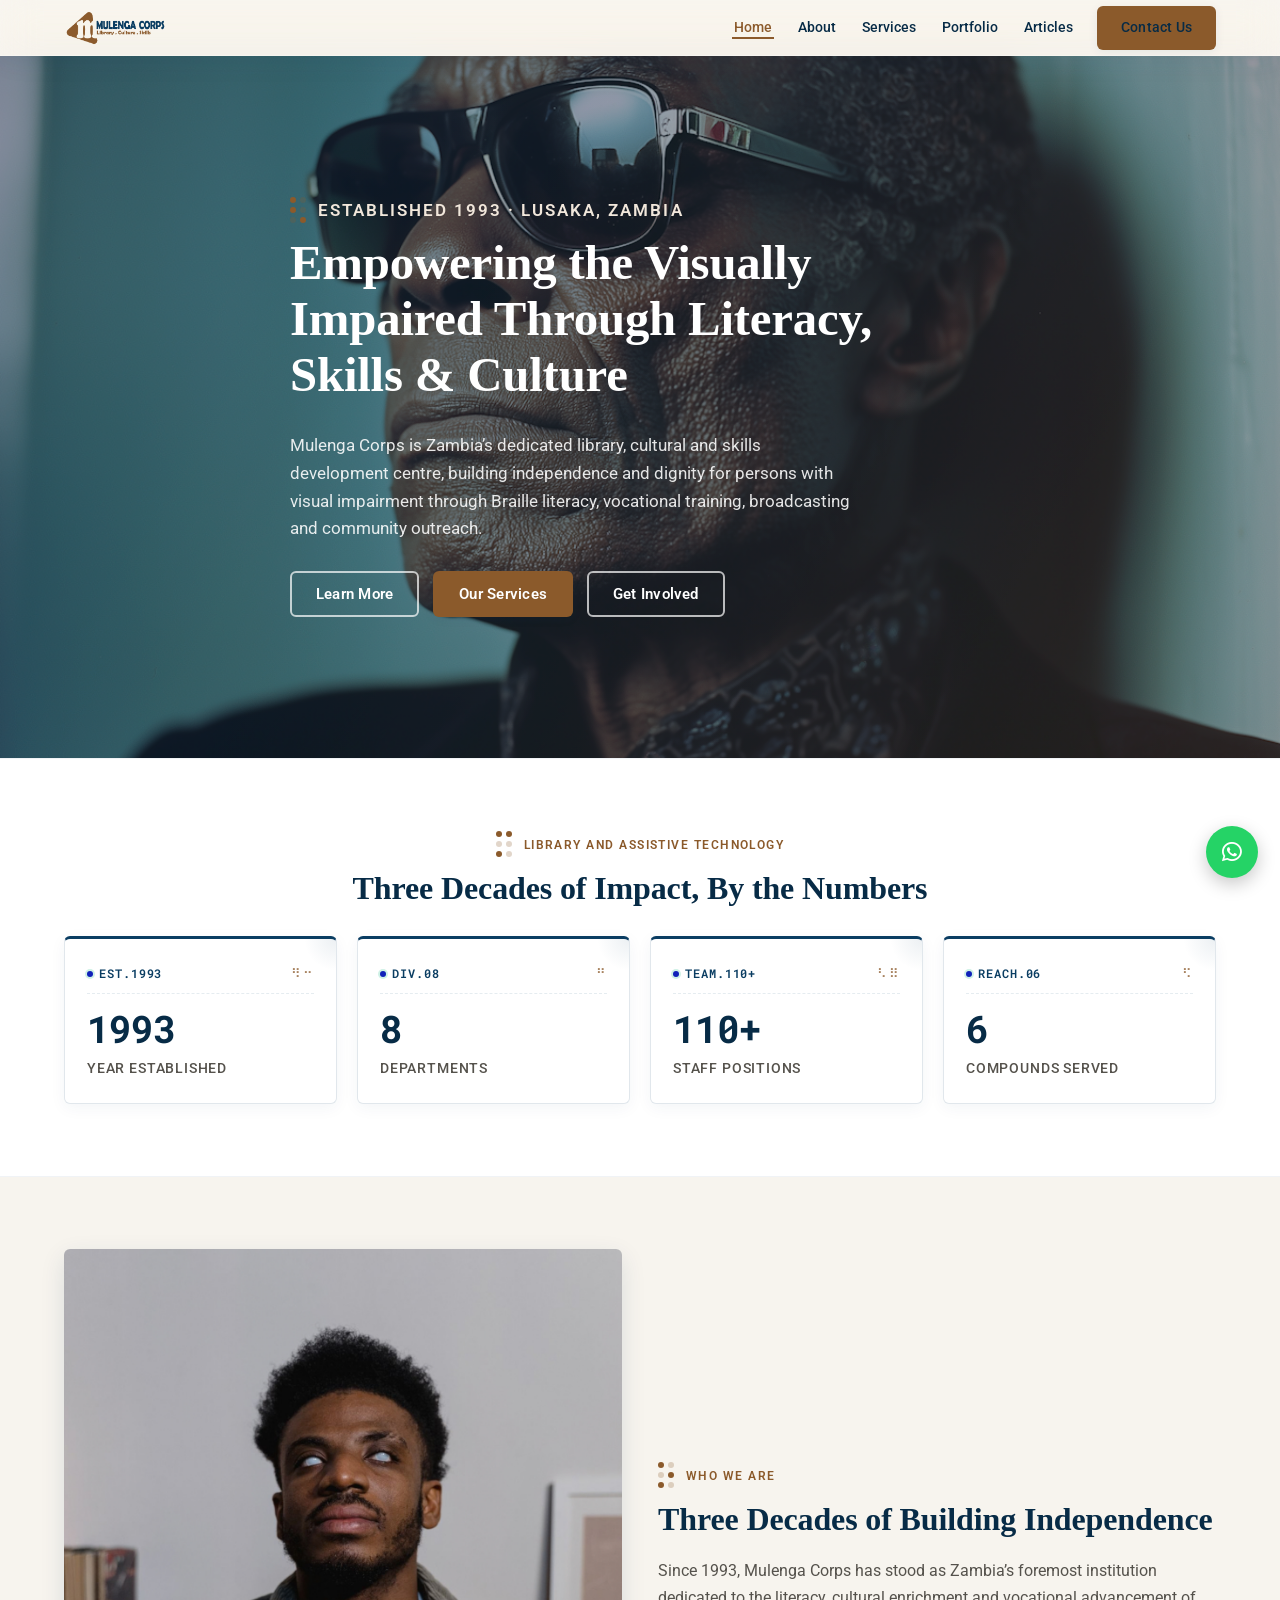
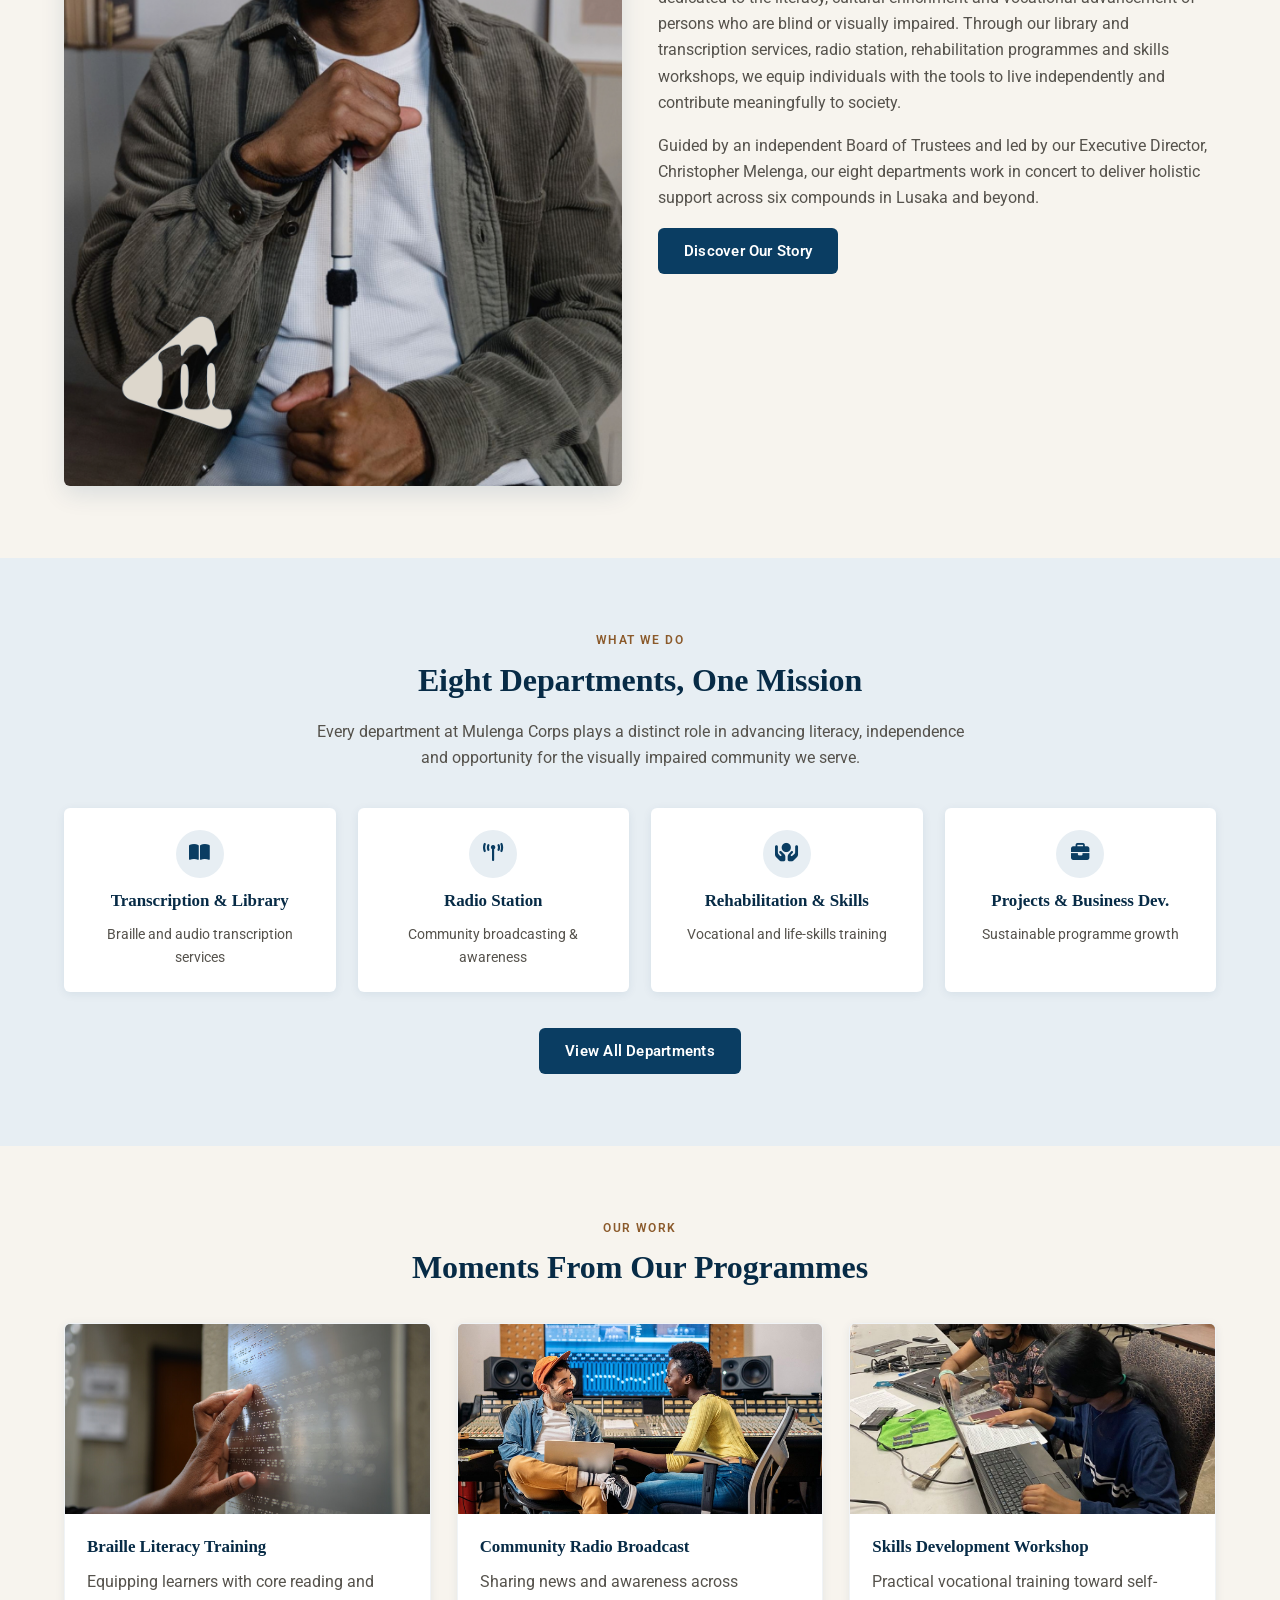
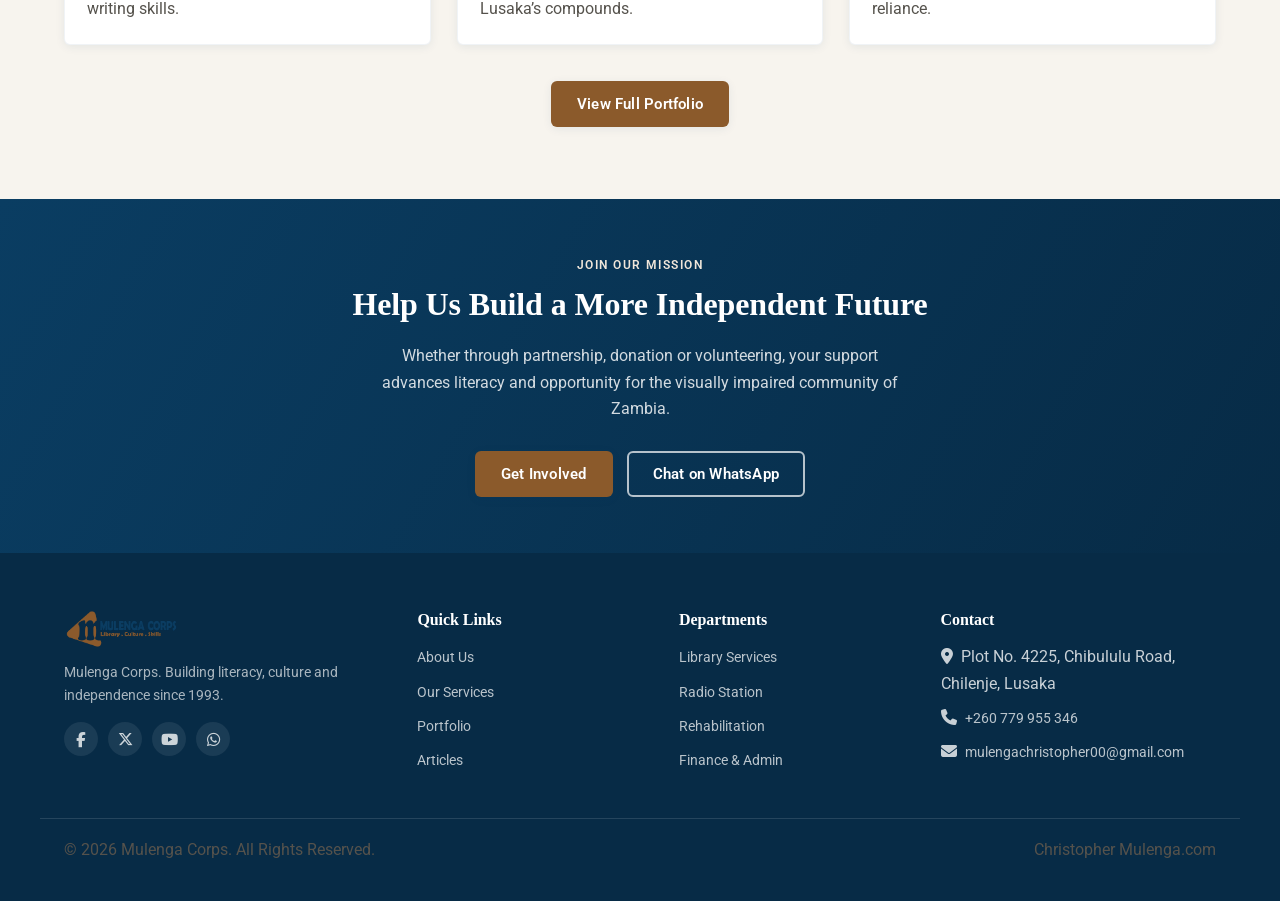
==== commit d91e4b3d: "major changes and updates" ====
--- a/index.html
+++ b/index.html
@@ -7,7 +7,7 @@
 <meta name="description" content="Mulenga Corps empowers visually impaired Zambians through literacy, Braille transcription, skills training, culture and independence since 1993.">
 <link rel="icon" type="image/png" href="images/icon.png">
 <link rel="preconnect" href="https://fonts.googleapis.com">
-<link href="https://fonts.googleapis.com/css2?family=Playfair+Display:wght@600;700;800&family=Roboto:wght@300;400;500;700&display=swap" rel="stylesheet">
+<link href="https://fonts.googleapis.com/css2?family=Playfair+Display:wght@600;700;800&family=Roboto+Mono:wght@400;500;600;700&family=Roboto:wght@300;400;500;700&display=swap" rel="stylesheet">
 <link rel="stylesheet" href="https://cdnjs.cloudflare.com/ajax/libs/font-awesome/6.5.1/css/all.min.css" integrity="sha512-DTOQO9RWCH3ppGqcWaEA1BIZOC6xxalwEsw9c2QQeAIftl+Vegovlnee1c9QX4TctnWMn13TZye+giMm8e2LwA==" crossorigin="anonymous" referrerpolicy="no-referrer">
 <link rel="stylesheet" href="assets/css/style.css">
 </head>
@@ -56,23 +56,43 @@
   </section>
 
   <!-- ===== STATS ===== -->
-  <section class="bg-blue">
-    <div class="container">
+  <section class="section-stats" style="background:#ffffff;">
+    <div class="container">
+      <div class="section-head center reveal" style="margin-bottom:28px;">
+        <p class="section-eyebrow" style="justify-content:center;"><span class="braille-mark"><span class="on"></span><span class="on"></span><span></span><span></span><span class="on"></span><span></span></span> Library and Assistive Technology </p>
+        <h2>Three Decades of Impact, By the Numbers</h2>
+      </div>
       <div class="stats-grid">
         <div class="stat-card reveal reveal-1">
-          <div class="stat-num"><span data-counter="1993">0</span></div>
-          <div class="stat-label">Year Founded</div>
+          <div class="stat-tech-header">
+            <span class="tech-indicator"><span class="tech-dot"></span> EST.1993</span>
+            <span class="tech-tag" aria-hidden="true">&#x283B;&#x2812;</span>
+          </div>
+          <div class="stat-num" aria-label="1993">1993</div>
+          <div class="stat-label">Year Established</div>
         </div>
         <div class="stat-card reveal reveal-2">
-          <div class="stat-num"><span data-counter="8">0</span></div>
+          <div class="stat-tech-header">
+            <span class="tech-indicator"><span class="tech-dot"></span> DIV.08</span>
+            <span class="tech-tag" aria-hidden="true">&#x281B;</span>
+          </div>
+          <div class="stat-num" aria-label="8">8</div>
           <div class="stat-label">Departments</div>
         </div>
         <div class="stat-card reveal reveal-3">
-          <div class="stat-num"><span data-counter="110">0</span>+</div>
+          <div class="stat-tech-header">
+            <span class="tech-indicator"><span class="tech-dot"></span> TEAM.110+</span>
+            <span class="tech-tag" aria-hidden="true">&#x2823;&#x283F;</span>
+          </div>
+          <div class="stat-num" aria-label="110 plus">110+</div>
           <div class="stat-label">Staff Positions</div>
         </div>
         <div class="stat-card reveal reveal-4">
-          <div class="stat-num"><span data-counter="6">0</span></div>
+          <div class="stat-tech-header">
+            <span class="tech-indicator"><span class="tech-dot"></span> REACH.06</span>
+            <span class="tech-tag" aria-hidden="true">&#x282B;</span>
+          </div>
+          <div class="stat-num" aria-label="6">6</div>
           <div class="stat-label">Compounds Served</div>
         </div>
       </div>
@@ -215,7 +235,7 @@
   </div>
   <div class="container footer-bottom">
     <p>&copy; 2026 Mulenga Corps. All Rights Reserved.</p>
-    <p>Site by otrava-technologies.com</p>
+    <p>Christopher Mulenga.com</p>
   </div>
 </footer>
 
--- a/assets/css/style.css
+++ b/assets/css/style.css
@@ -1,6 +1,6 @@
 /* ==========================================================================
    Mulenga Corps — Stylesheet
-   Design tokens: deep blue + warm brown, Playfair Display + Roboto
+   Design tokens: deep blue + warm brown, EB Garamond + Roboto
    Signature motif: the braille cell — used as dividers, bullets, hovers
    Refined: lighter typographic scale, restrained icons/buttons, tighter spacing
    ========================================================================== */
@@ -18,8 +18,9 @@
   --text:        #211C17;
   --text-soft:   #55524C;
 
-  --font-display: 'Playfair Display', Georgia, serif;
+  --font-display: 'EB Garamond', Georgia, serif;
   --font-body: 'Roboto', -apple-system, Segoe UI, sans-serif;
+  --font-mono: 'Roboto Mono', ui-monospace, SFMono-Regular, Menlo, Monaco, Consolas, monospace;
 
   --radius: 6px;
   --shadow-sm: 0 2px 10px rgba(10,61,98,0.08);
@@ -27,7 +28,7 @@
   --shadow-lg: 0 16px 40px rgba(10,61,98,0.18);
 
   --container: 1200px;
-  --header-h: 74px;
+  --header-h: 56px;
 
   /* spacing scale */
   --space-section: 72px;
@@ -138,22 +139,30 @@
 .site-header{
   position: fixed; top:0; left:0; right:0; z-index:1000;
   height: var(--header-h);
-  background: rgba(255,255,255,.96);
-  backdrop-filter: blur(6px);
-  box-shadow: 0 2px 14px rgba(10,61,98,.08);
-  transition: box-shadow .3s ease;
+  background: rgba(255,255,255,.12);
+  backdrop-filter: blur(18px) saturate(1.6);
+  -webkit-backdrop-filter: blur(18px) saturate(1.6);
+  border-bottom: 1px solid rgba(255,255,255,.25);
+  box-shadow: 0 4px 30px rgba(10,61,98,.06);
+  transition: background .3s ease, box-shadow .3s ease;
 }
 .site-header .container{
   height:100%; display:flex; align-items:center; justify-content:space-between;
   position:relative;
 }
+.site-header.scrolled{
+  background: rgba(255,255,255,.72);
+  box-shadow: 0 4px 30px rgba(10,61,98,.12);
+  border-bottom-color: rgba(200,210,220,.3);
+}
 .brand{ display:flex; align-items:center; gap:10px; }
-.brand img{ height:46px; width:auto; }
-
-.main-nav ul{ display:flex; gap:28px; align-items:center; }
+.brand img{ height:36px; width:auto; }
+
+.main-nav ul{ display:flex; gap:22px; align-items:center; }
 .main-nav a{
-  font-weight:500; font-size:.93rem; color: var(--blue-dark);
-  position:relative; padding: 6px 2px;
+  font-weight:500; font-size:.88rem; color: var(--blue-dark);
+  position:relative; padding: 4px 2px;
+  transition: color .25s ease;
 }
 .main-nav a::after{
   content:""; position:absolute; left:0; bottom:0; height:2px; width:0;
@@ -238,16 +247,110 @@
 .section-head{ max-width:660px; margin-bottom:36px; }
 .section-head.center{ margin-left:auto; margin-right:auto; text-align:center; }
 
-/* ---------- Stats ---------- */
+/* ---------- Stats & Telemetry (Assistive Tech Design) ---------- */
+.section-stats{
+  background: #995c5c;
+  padding: var(--space-section) 0;
+  border-top: 1px solid rgba(10,61,98,0.06);
+  border-bottom: 1px solid rgba(10,61,98,0.06);
+}
+
 .stats-grid{
-  display:grid; grid-template-columns: repeat(4,1fr); gap:22px;
-}
+  display: grid;
+  grid-template-columns: repeat(4, 1fr);
+  gap: 20px;
+}
+
 .stat-card{
-  text-align:center; padding:26px 16px; background: rgba(255,255,255,.06);
-  border: 1px solid rgba(255,255,255,.16); border-radius: var(--radius);
-}
-.stat-num{ font-family: var(--font-display); font-size:2.15rem; font-weight:700; color:#fff; line-height:1.15; }
-.stat-label{ font-size:.8rem; text-transform:uppercase; letter-spacing:.07em; color: var(--brown-tint); margin-top:6px; }
+  position: relative;
+  text-align: left;
+  padding: 24px 22px;
+  background: #ffffff;
+  border: 1px solid #E1E7EC;
+  border-top: 3px solid var(--blue);
+  border-radius: var(--radius);
+  box-shadow: 0 4px 16px rgba(10, 61, 98, 0.05);
+  transition: transform .25s ease, box-shadow .25s ease, border-color .25s ease;
+  overflow: hidden;
+}
+
+.stat-card::before{
+  content: "";
+  position: absolute;
+  top: 0;
+  right: 0;
+  width: 32px;
+  height: 32px;
+  background: radial-gradient(circle at top right, rgba(10, 61, 98, 0.08), transparent 70%);
+  pointer-events: none;
+}
+
+.stat-card:hover{
+  transform: translateY(-3px);
+  box-shadow: 0 10px 26px rgba(10, 61, 98, 0.1);
+  border-color: #CBD7E2;
+  border-top-color: var(--brown);
+}
+
+.stat-tech-header{
+  display: flex;
+  align-items: center;
+  justify-content: space-between;
+  margin-bottom: 14px;
+  padding-bottom: 8px;
+  border-bottom: 1px dashed #E5ECF0;
+}
+
+.tech-indicator{
+  display: inline-flex;
+  align-items: center;
+  gap: 6px;
+  font-family: var(--font-mono);
+  font-size: 0.72rem;
+  font-weight: 600;
+  letter-spacing: 0.08em;
+  color: var(--blue);
+  text-transform: uppercase;
+}
+
+.tech-dot{
+  width: 6px;
+  height: 6px;
+  border-radius: 50%;
+  background: #1021b9;
+  box-shadow: 0 0 0 2px rgba(16, 185, 129, 0.2);
+  display: inline-block;
+}
+
+.tech-tag{
+  font-size: 0.82rem;
+  letter-spacing: 0.1em;
+  color: var(--brown);
+  opacity: 0.75;
+  user-select: none;
+}
+
+.stat-num{
+  font-family: var(--font-mono);
+  font-size: 2.35rem;
+  font-weight: 700;
+  color: var(--blue-dark);
+  line-height: 1.1;
+  letter-spacing: -0.03em;
+  margin-bottom: 8px;
+  font-feature-settings: "tnum" 1, "zero" 1;
+}
+
+.stat-label{
+  font-size: 0.85rem;
+  font-weight: 500;
+  text-transform: uppercase;
+  letter-spacing: 0.06em;
+  color: var(--text-soft);
+  display: flex;
+  align-items: center;
+  gap: 6px;
+}
 
 /* ---------- Cards / grids ---------- */
 .grid-3{ display:grid; grid-template-columns: repeat(3,1fr); gap:26px; }
@@ -420,9 +523,72 @@
 /* ---------- Misc components ---------- */
 .leader-card{ display:flex; gap:20px; align-items:center; background:#fff; padding:22px; border-radius:var(--radius); box-shadow: var(--shadow-sm); }
 .leader-card img{ width:96px; height:96px; border-radius:50%; object-fit:cover; }
-.milestones{ display:grid; grid-template-columns: repeat(4,1fr); gap:18px; margin-top:20px; }
-.milestone{ text-align:center; padding:20px; border:1px dashed var(--grey); border-radius: var(--radius); }
-.milestone strong{ display:block; font-family: var(--font-display); font-size:1.5rem; color: var(--blue); line-height:1.2; }
+/* ---------- Milestones (Assistive Tech Style) ---------- */
+.section-milestones{
+  background: #ffffff;
+  padding: var(--space-section) 0;
+  border-top: 1px solid rgba(10,61,98,0.06);
+  border-bottom: 1px solid rgba(10,61,98,0.06);
+}
+
+.milestones{
+  display: grid;
+  grid-template-columns: repeat(4, 1fr);
+  gap: 20px;
+  margin-top: 24px;
+}
+
+.milestone{
+  position: relative;
+  text-align: left;
+  padding: 24px 22px;
+  background: #ffffff;
+  border: 1px solid #E1E7EC;
+  border-top: 3px solid var(--blue);
+  border-radius: var(--radius);
+  box-shadow: 0 4px 16px rgba(10, 61, 98, 0.05);
+  transition: transform .25s ease, box-shadow .25s ease, border-color .25s ease;
+  overflow: hidden;
+}
+
+.milestone::before{
+  content: "";
+  position: absolute;
+  top: 0;
+  right: 0;
+  width: 32px;
+  height: 32px;
+  background: radial-gradient(circle at top right, rgba(10, 61, 98, 0.08), transparent 70%);
+  pointer-events: none;
+}
+
+.milestone:hover{
+  transform: translateY(-3px);
+  box-shadow: 0 10px 26px rgba(10, 61, 98, 0.1);
+  border-color: #CBD7E2;
+  border-top-color: var(--brown);
+}
+
+.milestone strong{
+  display: block;
+  font-family: var(--font-mono);
+  font-size: 2.35rem;
+  font-weight: 700;
+  color: var(--blue-dark);
+  line-height: 1.1;
+  letter-spacing: -0.03em;
+  margin-bottom: 8px;
+  font-feature-settings: "tnum" 1, "zero" 1;
+}
+
+.milestone-label{
+  display: block;
+  font-size: 0.85rem;
+  font-weight: 500;
+  text-transform: uppercase;
+  letter-spacing: 0.06em;
+  color: var(--text-soft);
+}
 
 .cta-band{
   background: linear-gradient(120deg, var(--blue), var(--blue-dark)); color:#fff; text-align:center; padding: 56px 0;
@@ -453,13 +619,15 @@
   .milestones{ grid-template-columns: repeat(2,1fr); }
 }
 @media (max-width: 760px){
-  :root{ --header-h: 68px; --space-section: 56px; --space-section-tight: 40px; }
+  :root{ --header-h: 52px; --space-section: 56px; --space-section-tight: 40px; }
 
   .main-nav{
     position:fixed; top: var(--header-h); left:0; right:0; z-index:999;
-    background:rgba(255,255,255,.82); backdrop-filter: blur(8px); -webkit-backdrop-filter: blur(8px); max-height:0; overflow:hidden;
+    background: rgba(255,255,255,.18); backdrop-filter: blur(20px) saturate(1.5); -webkit-backdrop-filter: blur(20px) saturate(1.5);
+    border-bottom: 1px solid rgba(255,255,255,.2);
+    max-height:0; overflow:hidden;
     transition: max-height .35s ease, box-shadow .35s ease;
-    box-shadow: none; border-top:2px solid var(--grey);
+    box-shadow: none;
   }
   .main-nav.open{ max-height:520px; box-shadow: 0 8px 20px rgba(10,61,98,.14); }
   .main-nav ul{ flex-direction:column; gap:0; padding:6px 0 14px; }
@@ -489,4 +657,10 @@
 
   .whatsapp-float{ width:46px; height:46px; right:16px; bottom:16px; font-size:1.2rem; }
   .back-to-top{ width:40px; height:40px; right:16px; bottom:72px; font-size:.9rem; }
+}
+
+@media (max-width: 520px){
+  .stats-grid, .milestones{ grid-template-columns: 1fr; }
+  .stat-card, .milestone{ padding: 18px 16px; }
+  .stat-num, .milestone strong{ font-size: 2rem; }
 }
